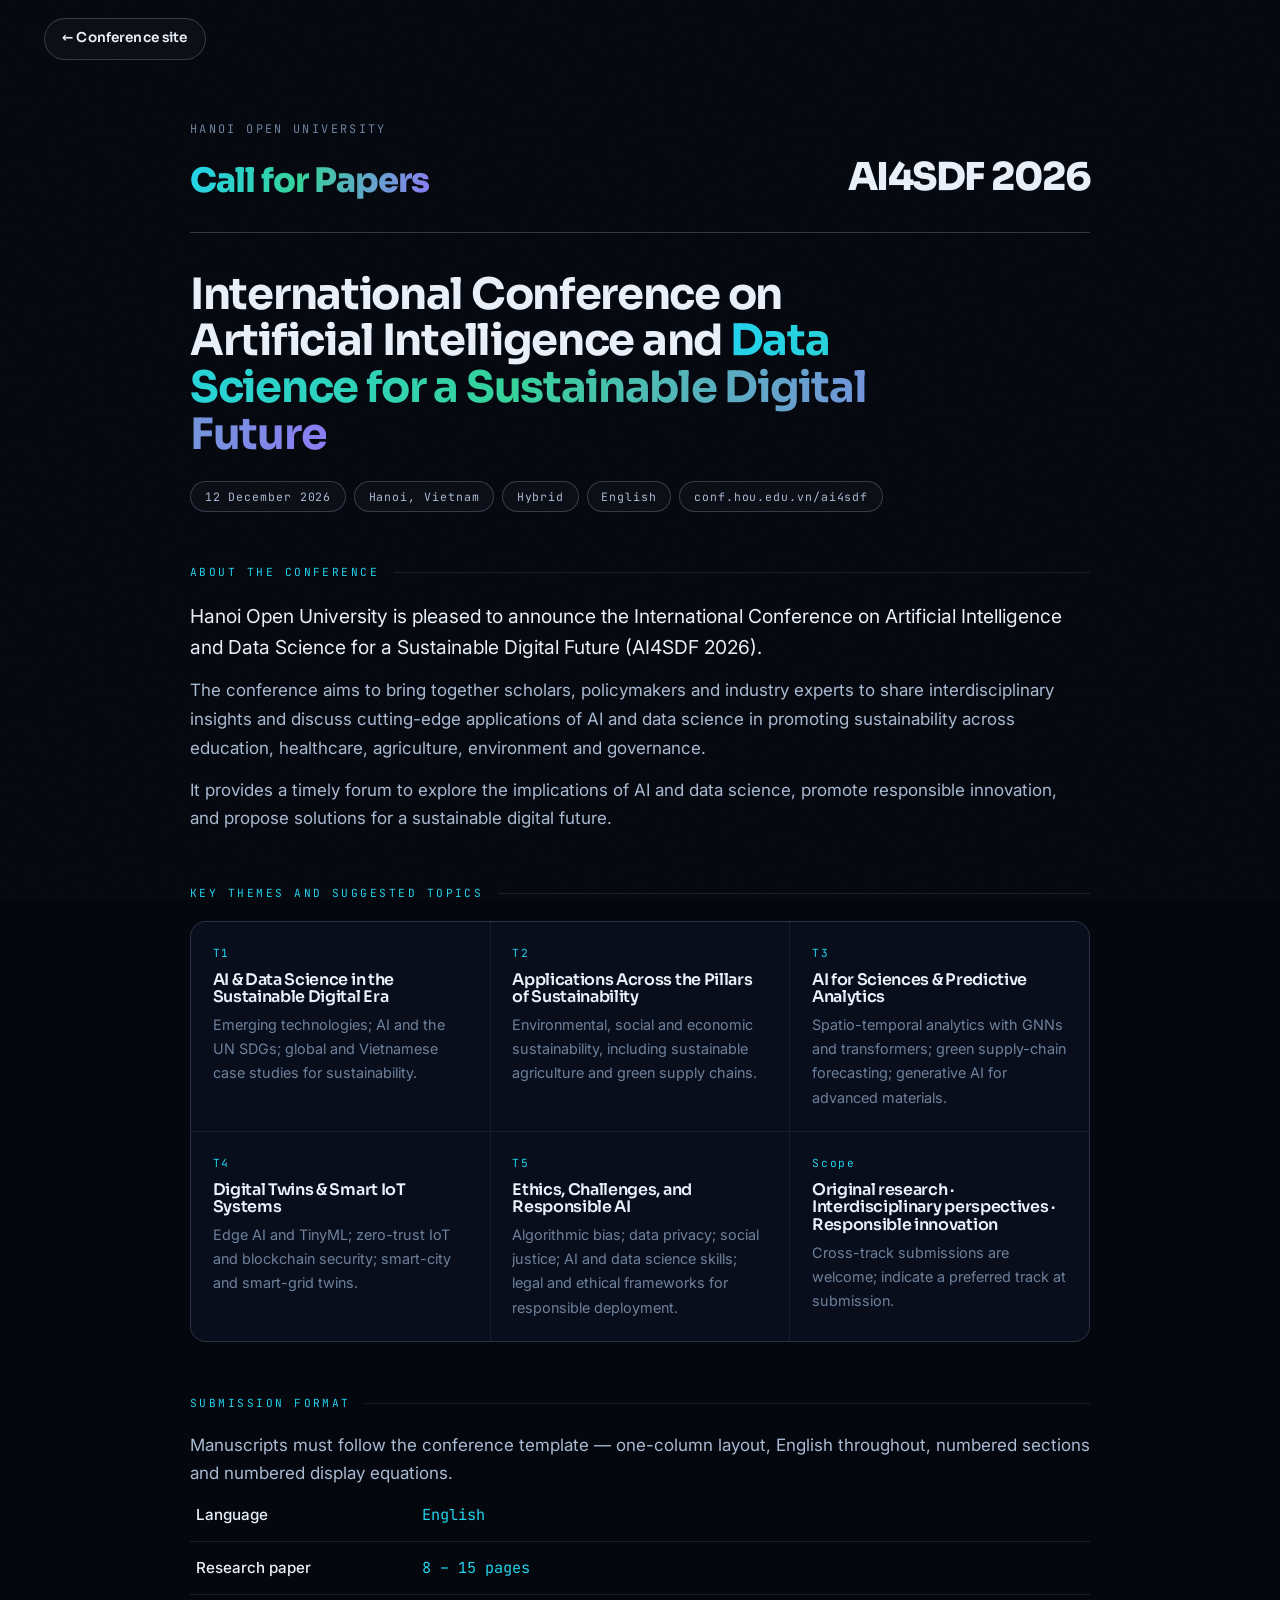
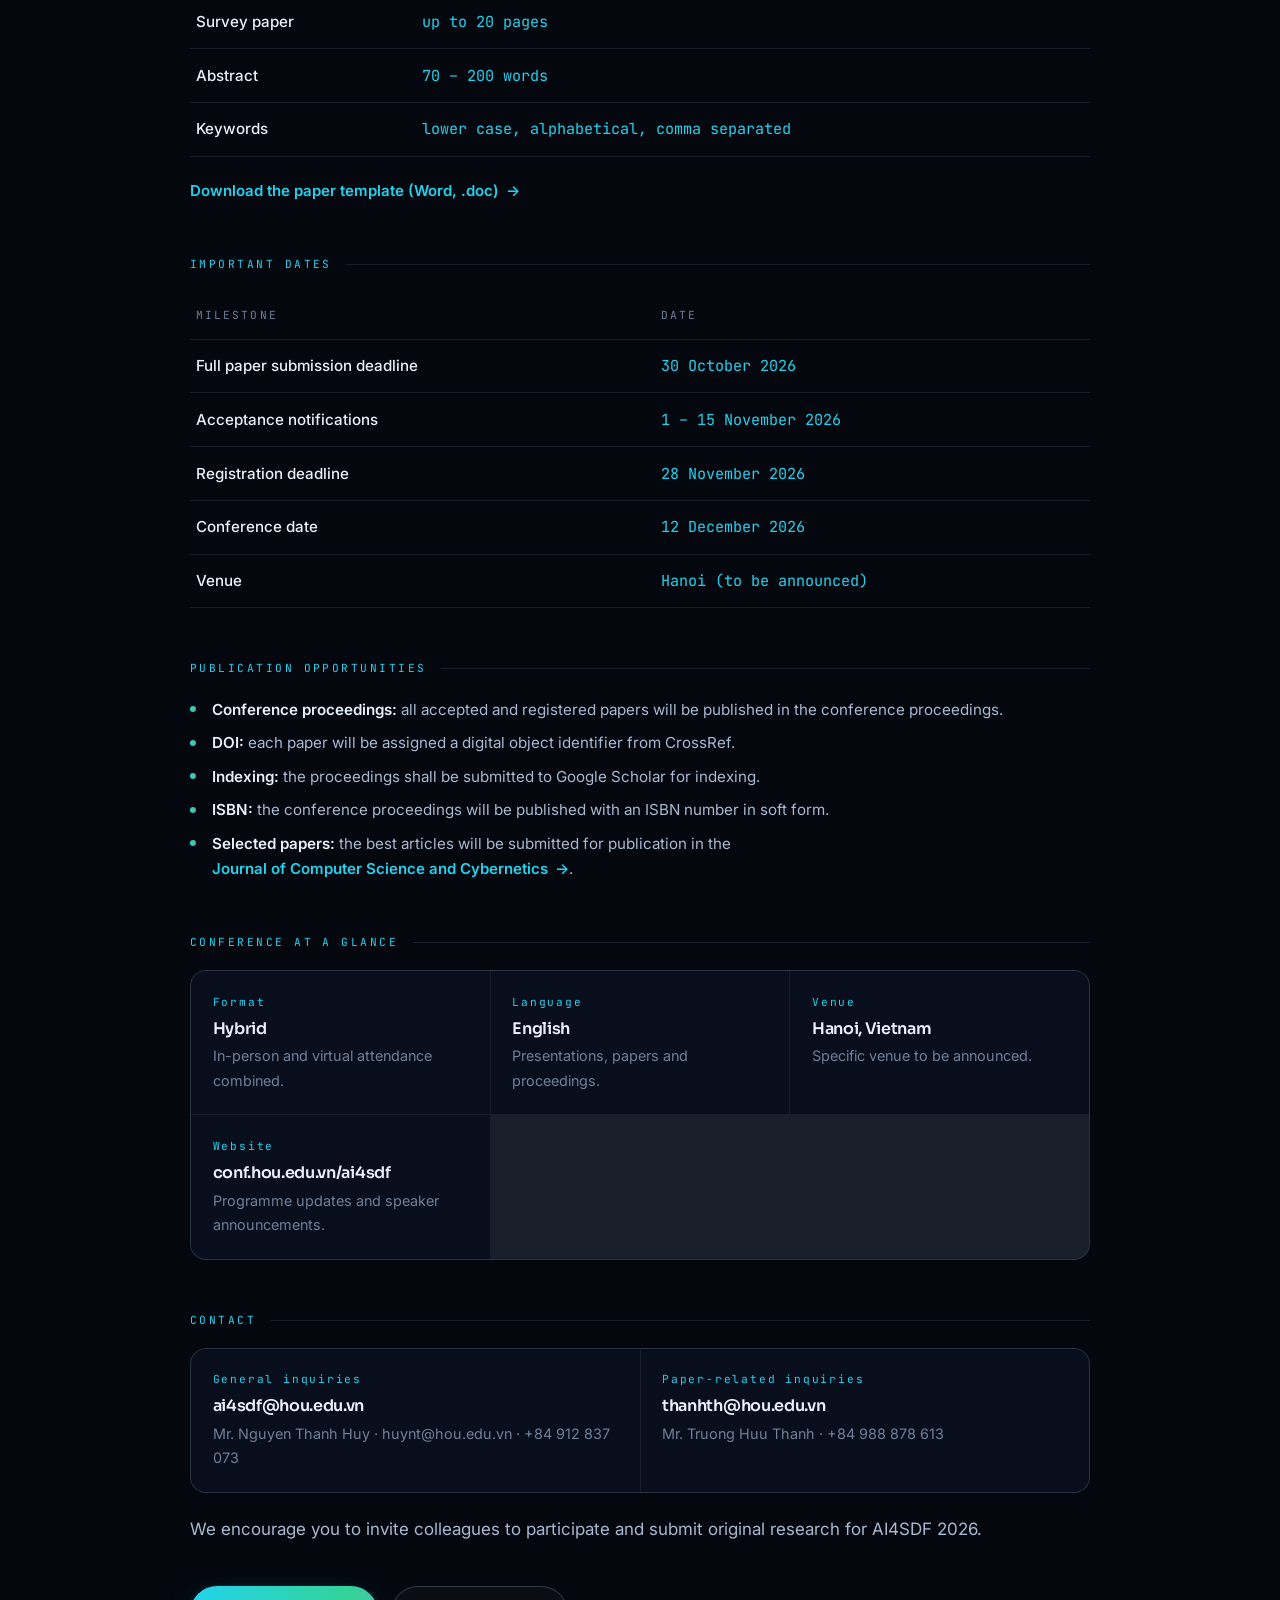
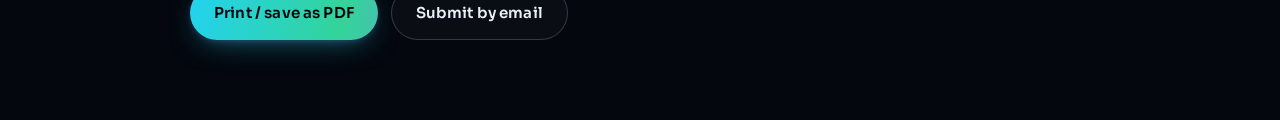
==== cfp.html @ 4367ac09 "Add AI4SDF 2026 conference landing page Static site for the International Conference on Artificial I" ====
<!DOCTYPE html>
<html lang="en">
<head>
<meta charset="utf-8">
<meta name="viewport" content="width=device-width, initial-scale=1">
<title>Call for Papers — AI4SDF 2026</title>
<meta name="description" content="Call for Papers — International Conference on Artificial Intelligence and Data Science for a Sustainable Digital Future (AI4SDF 2026), Hanoi Open University, 12 December 2026.">
<meta name="theme-color" content="#04070E">
<link rel="icon" href="assets/img/favicon.svg" type="image/svg+xml">
<link rel="preconnect" href="https://fonts.googleapis.com">
<link rel="preconnect" href="https://fonts.gstatic.com" crossorigin>
<link href="https://fonts.googleapis.com/css2?family=Sora:wght@400;600;700;800&family=Inter:wght@400;500;600&family=JetBrains+Mono:wght@400;600&display=swap" rel="stylesheet">
<link rel="stylesheet" href="assets/css/style.css">
<style>
  /* ---- Call for Papers sheet: a printable one-pager on the same design system ---- */
  .sheet{max-width:900px;margin-inline:auto;padding:calc(var(--nav-h) + 3rem) 0 5rem}
  .sheet__top{display:flex;flex-wrap:wrap;gap:1rem;justify-content:space-between;align-items:flex-end;
    border-bottom:1px solid var(--line-2);padding-bottom:1.4rem;margin-bottom:2.4rem}
  .sheet__host{font-family:var(--f-mono);font-size:.74rem;letter-spacing:.2em;text-transform:uppercase;color:var(--tx-3)}
  .sheet__cfp{font-family:var(--f-display);font-size:clamp(1.5rem,3.4vw,2.1rem);font-weight:800;letter-spacing:-.03em;
    background:var(--grad-aurora);-webkit-background-clip:text;background-clip:text;color:transparent;margin-top:.4rem}
  .sheet__acr{font-family:var(--f-display);font-size:clamp(1.6rem,4vw,2.4rem);font-weight:800;letter-spacing:-.04em;color:var(--tx)}
  .sheet h1{font-size:clamp(1.7rem,4vw,2.7rem);font-weight:700;letter-spacing:-.03em;line-height:1.08;max-width:22ch}
  .sheet h1 em{font-style:normal;background:var(--grad-aurora);-webkit-background-clip:text;background-clip:text;color:transparent}
  .sheet__meta{display:flex;flex-wrap:wrap;gap:.5rem;margin-top:1.4rem}
  .sheet__meta li{padding:.32rem .85rem;border:1px solid var(--line-2);border-radius:999px;
    font-family:var(--f-mono);font-size:.72rem;letter-spacing:.08em;color:var(--tx-2);background:var(--glass)}
  .sheet h2{font-size:clamp(1.15rem,2.4vw,1.5rem);font-weight:600;letter-spacing:-.02em;margin-bottom:.9rem}
  .sheet section{margin-top:clamp(2.2rem,4.5vw,3.2rem)}
  .sheet p+p{margin-top:.85rem}
  .rule{display:flex;align-items:center;gap:.9rem;margin-bottom:1.15rem}
  .rule::after{content:"";flex:1;height:1px;background:var(--line)}
  .rule span{font-family:var(--f-mono);font-size:.7rem;letter-spacing:.22em;text-transform:uppercase;color:var(--cyan)}
  .cards{display:grid;grid-template-columns:repeat(auto-fit,minmax(250px,1fr));gap:1px;background:var(--line);
    border:1px solid var(--line);border-radius:var(--r-md);overflow:hidden}
  .card{background:var(--ink-800);padding:1.35rem}
  .card h3{font-size:1rem;font-weight:600;margin-bottom:.45rem}
  .card p{font-size:.9rem;color:var(--tx-3)}
  .card__k{font-family:var(--f-mono);font-size:.7rem;letter-spacing:.16em;color:var(--cyan);display:block;margin-bottom:.5rem}
  .dates{width:100%;border-collapse:collapse}
  .dates th,.dates td{text-align:left;padding:.85rem .4rem;border-bottom:1px solid var(--line);font-size:.95rem}
  .dates th{font-family:var(--f-mono);font-size:.7rem;letter-spacing:.18em;text-transform:uppercase;color:var(--tx-3);font-weight:400}
  .dates td:first-child{color:var(--tx);font-weight:500}
  .dates td:last-child{font-family:var(--f-mono);color:var(--cyan);white-space:nowrap}
  .bullets li{position:relative;padding-left:1.35rem;margin-top:.5rem;font-size:.95rem}
  .bullets li::before{content:"";position:absolute;left:0;top:.62em;width:6px;height:6px;border-radius:50%;background:var(--grad-aurora)}
  .sheet__back{position:fixed;top:1.1rem;left:var(--pad);z-index:100}
  .sheet__print{margin-top:2.6rem;display:flex;flex-wrap:wrap;gap:.8rem}
  @media print{
    .sheet__back,.sheet__print{display:none!important}
    .sheet{padding:0;max-width:none}
    .sheet__cfp,.sheet h1 em,.sheet__acr{color:#000!important;-webkit-text-fill-color:#000}
    .cards,.card,.dates th,.dates td{background:#fff!important;border-color:#bbb!important}
    .card p,.bullets li,.sheet p{color:#222!important}
    .card__k,.dates td:last-child,.rule span{color:#000!important}
  }
</style>
</head>
<body>
<a class="btn btn--sm btn--ghost sheet__back" href="index.html">← Conference site</a>

<div class="container">
  <article class="sheet">

    <header class="sheet__top">
      <div>
        <p class="sheet__host">Hanoi Open University</p>
        <p class="sheet__cfp">Call for Papers</p>
      </div>
      <p class="sheet__acr">AI4SDF 2026</p>
    </header>

    <h1>International Conference on Artificial Intelligence and <em>Data Science for a Sustainable Digital Future</em></h1>

    <ul class="sheet__meta">
      <li>12 December 2026</li>
      <li>Hanoi, Vietnam</li>
      <li>Hybrid</li>
      <li>English</li>
      <li>conf.hou.edu.vn/ai4sdf</li>
    </ul>

    <section>
      <p class="rule"><span>About the conference</span></p>
      <p class="lead">
        Hanoi Open University is pleased to announce the International Conference on Artificial Intelligence
        and Data Science for a Sustainable Digital Future (AI4SDF 2026).
      </p>
      <p>
        The conference aims to bring together scholars, policymakers and industry experts to share
        interdisciplinary insights and discuss cutting-edge applications of AI and data science in promoting
        sustainability across education, healthcare, agriculture, environment and governance.
      </p>
      <p>
        It provides a timely forum to explore the implications of AI and data science, promote responsible
        innovation, and propose solutions for a sustainable digital future.
      </p>
    </section>

    <section>
      <p class="rule"><span>Key themes and suggested topics</span></p>
      <div class="cards">
        <div class="card">
          <span class="card__k">T1</span>
          <h3>AI &amp; Data Science in the Sustainable Digital Era</h3>
          <p>Emerging technologies; AI and the UN SDGs; global and Vietnamese case studies for sustainability.</p>
        </div>
        <div class="card">
          <span class="card__k">T2</span>
          <h3>Applications Across the Pillars of Sustainability</h3>
          <p>Environmental, social and economic sustainability, including sustainable agriculture and green supply chains.</p>
        </div>
        <div class="card">
          <span class="card__k">T3</span>
          <h3>AI for Sciences &amp; Predictive Analytics</h3>
          <p>Spatio-temporal analytics with GNNs and transformers; green supply-chain forecasting; generative AI for advanced materials.</p>
        </div>
        <div class="card">
          <span class="card__k">T4</span>
          <h3>Digital Twins &amp; Smart IoT Systems</h3>
          <p>Edge AI and TinyML; zero-trust IoT and blockchain security; smart-city and smart-grid twins.</p>
        </div>
        <div class="card">
          <span class="card__k">T5</span>
          <h3>Ethics, Challenges, and Responsible AI</h3>
          <p>Algorithmic bias; data privacy; social justice; AI and data science skills; legal and ethical frameworks for responsible deployment.</p>
        </div>
        <div class="card">
          <span class="card__k">Scope</span>
          <h3>Original research · Interdisciplinary perspectives · Responsible innovation</h3>
          <p>Cross-track submissions are welcome; indicate a preferred track at submission.</p>
        </div>
      </div>
    </section>

    <section>
      <p class="rule"><span>Submission format</span></p>
      <p>
        Manuscripts must follow the conference template — one-column layout, English throughout,
        numbered sections and numbered display equations.
      </p>
      <table class="dates">
        <tbody>
          <tr><td>Language</td><td>English</td></tr>
          <tr><td>Research paper</td><td>8 – 15 pages</td></tr>
          <tr><td>Survey paper</td><td>up to 20 pages</td></tr>
          <tr><td>Abstract</td><td>70 – 200 words</td></tr>
          <tr><td>Keywords</td><td>lower case, alphabetical, comma separated</td></tr>
        </tbody>
      </table>
      <p style="margin-top:1.2rem">
        <a class="link-arrow" href="assets/docs/AI4SDF_2026_Paper_Template.doc" download>Download the paper template (Word, .doc)</a>
      </p>
    </section>

    <section>
      <p class="rule"><span>Important dates</span></p>
      <table class="dates">
        <thead><tr><th scope="col">Milestone</th><th scope="col">Date</th></tr></thead>
        <tbody>
          <tr><td>Full paper submission deadline</td><td>30 October 2026</td></tr>
          <tr><td>Acceptance notifications</td><td>1 – 15 November 2026</td></tr>
          <tr><td>Registration deadline</td><td>28 November 2026</td></tr>
          <tr><td>Conference date</td><td>12 December 2026</td></tr>
          <tr><td>Venue</td><td>Hanoi (to be announced)</td></tr>
        </tbody>
      </table>
    </section>

    <section>
      <p class="rule"><span>Publication opportunities</span></p>
      <ul class="bullets">
        <li><strong>Conference proceedings:</strong> all accepted and registered papers will be published in the conference proceedings.</li>
        <li><strong>DOI:</strong> each paper will be assigned a digital object identifier from CrossRef.</li>
        <li><strong>Indexing:</strong> the proceedings shall be submitted to Google Scholar for indexing.</li>
        <li><strong>ISBN:</strong> the conference proceedings will be published with an ISBN number in soft form.</li>
        <li><strong>Selected papers:</strong> the best articles will be submitted for publication in the
          <a class="link-arrow" href="https://vjs.ac.vn/jcc" target="_blank" rel="noopener">Journal of Computer Science and Cybernetics</a>.</li>
      </ul>
    </section>

    <section>
      <p class="rule"><span>Conference at a glance</span></p>
      <div class="cards">
        <div class="card"><span class="card__k">Format</span><h3>Hybrid</h3><p>In-person and virtual attendance combined.</p></div>
        <div class="card"><span class="card__k">Language</span><h3>English</h3><p>Presentations, papers and proceedings.</p></div>
        <div class="card"><span class="card__k">Venue</span><h3>Hanoi, Vietnam</h3><p>Specific venue to be announced.</p></div>
        <div class="card"><span class="card__k">Website</span><h3>conf.hou.edu.vn/ai4sdf</h3><p>Programme updates and speaker announcements.</p></div>
      </div>
    </section>

    <section>
      <p class="rule"><span>Contact</span></p>
      <div class="cards">
        <div class="card">
          <span class="card__k">General inquiries</span>
          <h3>ai4sdf@hou.edu.vn</h3>
          <p>Mr. Nguyen Thanh Huy · huynt@hou.edu.vn · +84 912 837 073</p>
        </div>
        <div class="card">
          <span class="card__k">Paper-related inquiries</span>
          <h3>thanhth@hou.edu.vn</h3>
          <p>Mr. Truong Huu Thanh · +84 988 878 613</p>
        </div>
      </div>
      <p style="margin-top:1.4rem">
        We encourage you to invite colleagues to participate and submit original research for AI4SDF 2026.
      </p>
    </section>

    <div class="sheet__print">
      <button class="btn btn--primary" onclick="window.print()">Print / save as PDF</button>
      <a class="btn btn--ghost" href="mailto:ai4sdf@hou.edu.vn?subject=AI4SDF%202026%20—%20Paper%20submission">Submit by email</a>
    </div>

  </article>
</div>
</body>
</html>
---- assets/css/style.css ----
/* =====================================================================
   AI4SDF 2026 — "Data Aurora"
   International Conference on Artificial Intelligence and Data Science
   for a Sustainable Digital Future · Hanoi Open University
   ===================================================================== */

/* ---------- 1. Tokens ---------- */
:root{
  /* surfaces */
  --ink-900:#04070E;
  --ink-850:#060B15;
  --ink-800:#080E1B;
  --ink-750:#0B1322;
  --ink-700:#0E1727;
  --ink-600:#131E31;

  /* text */
  --tx:#E9F0FA;
  --tx-2:#A9BAD2;
  --tx-3:#6E819C;

  /* aurora */
  --cyan:#22D3EE;
  --emerald:#34D399;
  --violet:#8B7CF6;
  --amber:#FBBF24;

  --grad-aurora:linear-gradient(100deg,var(--cyan) 0%,var(--emerald) 46%,var(--violet) 100%);
  --grad-aurora-soft:linear-gradient(100deg,rgba(34,211,238,.16),rgba(52,211,153,.14) 46%,rgba(139,124,246,.16));

  /* lines & glass */
  --line:rgba(148,175,214,.14);
  --line-2:rgba(148,175,214,.28);
  --glass:rgba(255,255,255,.028);
  --glass-2:rgba(255,255,255,.055);

  /* type */
  --f-display:"Sora","Segoe UI",system-ui,-apple-system,sans-serif;
  --f-body:"Inter","Segoe UI",system-ui,-apple-system,sans-serif;
  --f-mono:"JetBrains Mono",ui-monospace,"Cascadia Mono","Consolas",monospace;

  /* metrics */
  --wrap:1200px;
  --pad:clamp(1.15rem,4.2vw,2.75rem);
  --nav-h:72px;
  --r-sm:10px;
  --r-md:16px;
  --r-lg:24px;

  --ease:cubic-bezier(.22,.61,.36,1);
}

/* ---------- 2. Reset ---------- */
*,*::before,*::after{box-sizing:border-box}
html{-webkit-text-size-adjust:100%}
body,h1,h2,h3,h4,p,ul,ol,figure,dl,dd{margin:0}
ul,ol{padding:0;list-style:none}
img,svg,canvas{display:block;max-width:100%}
button{font:inherit;color:inherit;background:none;border:0;cursor:pointer}
a{color:inherit;text-decoration:none}
hr{border:0;border-top:1px solid var(--line);margin:1.1rem 0}
:focus-visible{outline:2px solid var(--cyan);outline-offset:3px;border-radius:4px}

html{scroll-behavior:smooth;scroll-padding-top:calc(var(--nav-h) + 18px)}

body{
  font-family:var(--f-body);
  font-size:clamp(15.5px,.42vw + 14.6px,17px);
  line-height:1.68;
  color:var(--tx-2);
  background:var(--ink-900);
  overflow-x:hidden;
  -webkit-font-smoothing:antialiased;
  text-rendering:optimizeLegibility;
}

/* subtle film grain over the whole page */
body::after{
  content:"";position:fixed;inset:0;z-index:9999;pointer-events:none;opacity:.032;
  background-image:url("data:image/svg+xml,%3Csvg xmlns='http://www.w3.org/2000/svg' width='140' height='140'%3E%3Cfilter id='n'%3E%3CfeTurbulence type='fractalNoise' baseFrequency='.85' numOctaves='3'/%3E%3C/filter%3E%3Crect width='140' height='140' filter='url(%23n)'/%3E%3C/svg%3E");
}

.container{width:min(100% - var(--pad)*2,var(--wrap));margin-inline:auto}

.skip-link{
  position:fixed;top:.5rem;left:.5rem;z-index:10000;transform:translateY(-160%);
  background:var(--cyan);color:#04070E;padding:.6rem 1rem;border-radius:8px;font-weight:600;
  transition:transform .2s var(--ease);
}
.skip-link:focus{transform:none}

/* ---------- 3. Typography helpers ---------- */
h1,h2,h3{font-family:var(--f-display);color:var(--tx);line-height:1.1;font-weight:600;letter-spacing:-.02em}
strong{color:var(--tx);font-weight:600}

.sec-head{max-width:62ch;margin-bottom:clamp(2.2rem,4.6vw,3.6rem)}
.sec-head__eyebrow{
  display:flex;align-items:center;gap:.7rem;
  font-family:var(--f-mono);font-size:.74rem;letter-spacing:.22em;text-transform:uppercase;
  color:var(--tx-3);margin-bottom:1.05rem;
}
.sec-head__eyebrow .num{
  display:inline-grid;place-items:center;min-width:2rem;height:1.55rem;padding-inline:.45rem;
  border:1px solid var(--line-2);border-radius:999px;
  background:var(--grad-aurora-soft);color:var(--tx);font-size:.7rem;letter-spacing:.08em;
}
.sec-head__title{font-size:clamp(1.85rem,4.1vw,3.15rem);font-weight:600}
.sec-head__sub{margin-top:1.05rem;font-size:1.02rem;color:var(--tx-2);max-width:58ch}

.lead{font-size:clamp(1.06rem,1.5vw,1.22rem);color:var(--tx);line-height:1.62}

/* ---------- 4. Buttons ---------- */
.btn{
  --btn-pad:.85rem 1.5rem;
  display:inline-flex;align-items:center;justify-content:center;gap:.55rem;
  padding:var(--btn-pad);border-radius:999px;
  font-family:var(--f-display);font-weight:600;font-size:.94rem;letter-spacing:.01em;
  transition:transform .28s var(--ease),box-shadow .28s var(--ease),background .28s var(--ease),border-color .28s var(--ease),color .28s var(--ease);
  white-space:nowrap;
}
.btn--sm{--btn-pad:.55rem 1.05rem;font-size:.85rem}
.btn--lg{--btn-pad:1.02rem 2rem;font-size:1rem}

.btn--primary{
  color:#04070E;background:var(--grad-aurora);background-size:180% 100%;
  box-shadow:0 8px 30px -10px rgba(34,211,238,.55),0 2px 10px -4px rgba(139,124,246,.5);
}
.btn--primary:hover{transform:translateY(-2px);background-position:100% 0;box-shadow:0 14px 40px -12px rgba(52,211,153,.6)}
.btn--primary:active{transform:translateY(0)}

.btn--ghost{color:var(--tx);border:1px solid var(--line-2);background:var(--glass)}
.btn--ghost:hover{transform:translateY(-2px);border-color:rgba(34,211,238,.55);background:var(--glass-2);color:#fff}

.link-arrow{
  display:inline-flex;align-items:center;gap:.45rem;color:var(--cyan);
  font-weight:600;font-size:.94rem;transition:gap .25s var(--ease),color .25s var(--ease);
}
.link-arrow::after{content:"→";transition:transform .25s var(--ease)}
.link-arrow:hover{gap:.7rem;color:var(--emerald)}
.link-arrow:hover::after{transform:translateX(2px)}

/* ---------- 5. Navigation ---------- */
.nav{
  position:fixed;top:0;left:0;right:0;z-index:1000;height:var(--nav-h);
  transition:background .35s var(--ease),border-color .35s var(--ease),backdrop-filter .35s var(--ease);
  border-bottom:1px solid transparent;
}
.nav.is-stuck{
  background:rgba(5,9,18,.82);border-bottom-color:var(--line);
  backdrop-filter:blur(16px) saturate(140%);-webkit-backdrop-filter:blur(16px) saturate(140%);
}
.nav__inner{
  width:min(100% - var(--pad)*2,1360px);margin-inline:auto;height:var(--nav-h);
  display:flex;align-items:center;gap:1.5rem;
}

.brand{display:flex;align-items:center;gap:.65rem;flex:0 0 auto}
/* The university mark has a transparent knockout, so it must sit on a light
   disc — dropped straight onto the dark nav it would invert into a negative. */
.brand__chip{
  flex:0 0 auto;width:36px;height:36px;border-radius:50%;
  display:grid;place-items:center;background:#fff;
  box-shadow:0 0 0 1px rgba(148,175,214,.28),0 5px 16px -8px rgba(0,0,0,.9);
  transition:box-shadow .3s var(--ease),transform .3s var(--ease);
}
.brand:hover .brand__chip{transform:translateY(-1px);box-shadow:0 0 0 1px rgba(34,211,238,.5),0 8px 20px -8px rgba(34,211,238,.45)}
.brand__chip img{width:25px;height:auto;display:block}
.brand__text{font-family:var(--f-display);line-height:1;display:flex;align-items:baseline;gap:.4rem}
.brand__text strong{font-weight:800;letter-spacing:-.02em;font-size:1.06rem;color:var(--tx)}
.brand__text em{
  font-style:normal;font-family:var(--f-mono);font-size:.74rem;color:var(--tx-3);
  padding:.15rem .38rem;border:1px solid var(--line);border-radius:5px;
}

.nav__links{margin-left:auto;display:flex;align-items:center;gap:.15rem}
.nav__links a{
  position:relative;padding:.5rem .72rem;border-radius:8px;
  font-size:.87rem;font-weight:500;color:var(--tx-2);
  transition:color .22s var(--ease),background .22s var(--ease);
}
.nav__links a:hover{color:var(--tx);background:var(--glass)}
.nav__links a.is-active{color:var(--tx)}
.nav__links a.is-active::after{
  content:"";position:absolute;left:.72rem;right:.72rem;bottom:.24rem;height:2px;border-radius:2px;
  background:var(--grad-aurora);
}
.nav__cta{flex:0 0 auto}
.nav__burger{display:none;width:42px;height:42px;border-radius:10px;border:1px solid var(--line);flex-direction:column;align-items:center;justify-content:center;gap:5px;margin-left:auto}
.nav__burger span{display:block;width:17px;height:1.6px;background:var(--tx);border-radius:2px;transition:transform .3s var(--ease),opacity .2s var(--ease)}
.nav__burger[aria-expanded="true"] span:nth-child(1){transform:translateY(6.6px) rotate(45deg)}
.nav__burger[aria-expanded="true"] span:nth-child(2){opacity:0}
.nav__burger[aria-expanded="true"] span:nth-child(3){transform:translateY(-6.6px) rotate(-45deg)}

.nav__progress{position:absolute;left:0;bottom:-1px;height:2px;width:0;background:var(--grad-aurora);transition:width .1s linear}

/* ---------- 6. Aurora & hero ---------- */
.aurora{position:absolute;inset:0;overflow:hidden;pointer-events:none;z-index:0}
.aurora__blob{
  position:absolute;border-radius:50%;filter:blur(90px);opacity:.42;
  will-change:transform;
}
.aurora__blob--a{width:46vw;height:46vw;min-width:340px;min-height:340px;left:-8vw;top:-6vw;background:radial-gradient(circle at 35% 35%,rgba(34,211,238,.85),transparent 68%);animation:drift-a 22s var(--ease) infinite alternate}
.aurora__blob--b{width:40vw;height:40vw;min-width:300px;min-height:300px;right:-6vw;top:8vh;background:radial-gradient(circle at 60% 40%,rgba(52,211,153,.75),transparent 68%);animation:drift-b 26s var(--ease) infinite alternate}
.aurora__blob--c{width:44vw;height:44vw;min-width:320px;min-height:320px;left:28vw;bottom:-18vw;background:radial-gradient(circle at 50% 50%,rgba(139,124,246,.72),transparent 68%);animation:drift-c 30s var(--ease) infinite alternate}

@keyframes drift-a{to{transform:translate3d(9vw,7vh,0) scale(1.16)}}
@keyframes drift-b{to{transform:translate3d(-11vw,10vh,0) scale(1.1)}}
@keyframes drift-c{to{transform:translate3d(6vw,-9vh,0) scale(1.2)}}

.hero{
  position:relative;min-height:100svh;display:flex;align-items:center;
  padding:calc(var(--nav-h) + clamp(3rem,7vh,5.5rem)) 0 clamp(4rem,9vh,6.5rem);
  isolation:isolate;overflow:hidden;
  background:
    radial-gradient(1100px 620px at 78% 6%,rgba(139,124,246,.13),transparent 62%),
    radial-gradient(900px 560px at 8% 78%,rgba(34,211,238,.12),transparent 62%),
    var(--ink-900);
}
.hero::after{
  content:"";position:absolute;inset:auto 0 0;height:34vh;z-index:2;pointer-events:none;
  background:linear-gradient(to bottom,transparent,var(--ink-900) 88%);
}
.neural{position:absolute;inset:0;z-index:1;width:100%;height:100%;opacity:.5}
.hero__grid{
  position:absolute;inset:0;z-index:1;opacity:.5;
  background-image:
    linear-gradient(to right,rgba(148,175,214,.055) 1px,transparent 1px),
    linear-gradient(to bottom,rgba(148,175,214,.055) 1px,transparent 1px);
  background-size:clamp(52px,7vw,86px) clamp(52px,7vw,86px);
  mask-image:radial-gradient(ellipse 82% 72% at 50% 42%,#000 25%,transparent 78%);
  -webkit-mask-image:radial-gradient(ellipse 82% 72% at 50% 42%,#000 25%,transparent 78%);
}
.hero__inner{position:relative;z-index:3}
.hero__copy{position:relative;z-index:2}

/* Focal object: a rotating wireframe globe that fills the empty right half of
   the hero and states "international" without a caption. Purely decorative —
   it is hidden once the type needs the full width. */
.hero__object{
  position:absolute;z-index:1;pointer-events:none;
  right:-1.5%;top:41%;translate:0 -50%;
  width:clamp(300px,31vw,500px);aspect-ratio:1;
}
.hero__object canvas{width:100%;height:100%}
@media (max-width:1000px){.hero__object{display:none}}

.hero__kicker{
  display:inline-flex;align-items:center;gap:.6rem;
  padding:.42rem .95rem .42rem .7rem;border:1px solid var(--line-2);border-radius:999px;
  background:rgba(255,255,255,.035);backdrop-filter:blur(8px);-webkit-backdrop-filter:blur(8px);
  font-family:var(--f-mono);font-size:.74rem;letter-spacing:.1em;text-transform:uppercase;color:var(--tx-2);
  margin-bottom:clamp(1.4rem,3vw,2.1rem);
}
.hero__kicker .dot{width:7px;height:7px;border-radius:50%;background:var(--emerald);box-shadow:0 0 0 0 rgba(52,211,153,.65);animation:pulse 2.4s infinite}
@keyframes pulse{70%{box-shadow:0 0 0 9px rgba(52,211,153,0)}100%{box-shadow:0 0 0 0 rgba(52,211,153,0)}}

.hero__title{
  font-size:clamp(2.3rem,6.6vw,5.1rem);font-weight:700;letter-spacing:-.035em;line-height:1.03;
  max-width:19ch;
}
/* names the genre before the topic — "International Conference on ..." */
.hero__title-over{
  display:flex;align-items:center;gap:clamp(.7rem,1.6vw,1.1rem);
  font-family:var(--f-display);font-size:clamp(.84rem,1.55vw,1.16rem);font-weight:600;
  letter-spacing:.17em;text-transform:uppercase;line-height:1.25;color:var(--tx-2);
  margin-bottom:clamp(.75rem,1.7vw,1.25rem);
}
.hero__title-over::after{
  content:"";flex:0 0 auto;width:clamp(26px,7vw,110px);height:1px;background:var(--grad-aurora);
}
.hero__title-line{display:block}
.hero__title-line--grad{
  background:var(--grad-aurora);-webkit-background-clip:text;background-clip:text;color:transparent;
  background-size:220% 100%;animation:shift 9s var(--ease) infinite alternate;
}
@keyframes shift{to{background-position:100% 0}}

.hero__lede{margin-top:clamp(1.2rem,2.6vw,1.8rem);max-width:56ch;font-size:clamp(1rem,1.35vw,1.16rem);color:var(--tx-2)}

.hero__facts{
  display:flex;flex-wrap:wrap;gap:0;margin-top:clamp(1.8rem,3.6vw,2.6rem);
  border-top:1px solid var(--line);border-bottom:1px solid var(--line);
}
.hero__facts li{
  flex:1 1 150px;padding:.95rem 1.2rem .95rem 0;border-right:1px solid var(--line);
}
.hero__facts li:last-child{border-right:0}
.hero__facts li+li{padding-left:1.2rem}
.hero__facts-k{display:block;font-family:var(--f-mono);font-size:.66rem;letter-spacing:.2em;text-transform:uppercase;color:var(--tx-3);margin-bottom:.28rem}
.hero__facts-v{display:block;font-family:var(--f-display);font-size:clamp(.95rem,1.4vw,1.08rem);font-weight:600;color:var(--tx)}

.hero__actions{display:flex;flex-wrap:wrap;gap:.85rem;margin-top:clamp(1.7rem,3.4vw,2.4rem)}

.countdown{
  display:flex;align-items:flex-end;gap:.55rem;flex-wrap:wrap;
  margin-top:clamp(2rem,4vw,3rem);
}
.countdown__unit{display:flex;flex-direction:column;align-items:center;min-width:64px}
.countdown__unit b{
  font-family:var(--f-display);font-size:clamp(1.75rem,3.6vw,2.6rem);font-weight:700;
  letter-spacing:-.03em;color:var(--tx);font-variant-numeric:tabular-nums;line-height:1;
}
.countdown__unit i{
  font-style:normal;font-family:var(--f-mono);font-size:.63rem;letter-spacing:.2em;
  text-transform:uppercase;color:var(--tx-3);margin-top:.45rem;
}
.countdown__sep{
  font-family:var(--f-display);font-size:clamp(1.3rem,2.4vw,1.9rem);color:var(--tx-3);
  line-height:1;padding-bottom:1.35rem;
}
.countdown__note{flex-basis:100%;margin-top:.85rem;font-family:var(--f-mono);font-size:.72rem;letter-spacing:.1em;color:var(--tx-3)}
.countdown.is-past .countdown__note{color:var(--emerald)}

.hero__scroll{
  position:absolute;left:50%;bottom:1.6rem;translate:-50% 0;z-index:4;
  width:24px;height:38px;border:1px solid var(--line-2);border-radius:999px;
  display:grid;place-items:start center;padding-top:7px;
}
.hero__scroll span{width:3px;height:7px;border-radius:2px;background:var(--cyan);animation:scroll-hint 1.9s var(--ease) infinite}
@keyframes scroll-hint{0%{opacity:0;transform:translateY(0)}30%{opacity:1}100%{opacity:0;transform:translateY(15px)}}

/* ---------- 7. Marquee ---------- */
.marquee{
  overflow:hidden;border-block:1px solid var(--line);
  background:linear-gradient(90deg,var(--ink-850),var(--ink-800));
  padding:.95rem 0;
  mask-image:linear-gradient(90deg,transparent,#000 8%,#000 92%,transparent);
  -webkit-mask-image:linear-gradient(90deg,transparent,#000 8%,#000 92%,transparent);
}
.marquee__track{display:flex;align-items:center;gap:1.6rem;width:max-content;animation:marquee 42s linear infinite}
.marquee__track span{
  font-family:var(--f-display);font-size:clamp(.86rem,1.4vw,1.02rem);font-weight:600;
  letter-spacing:.04em;color:var(--tx-2);white-space:nowrap;
}
.marquee__track i{font-style:normal;color:var(--cyan);font-size:1.05rem}
@keyframes marquee{to{transform:translateX(-50%)}}

/* ---------- 8. Sections ---------- */
.section{position:relative;padding:clamp(4.2rem,10vw,7.5rem) 0}
.section--alt{background:linear-gradient(180deg,var(--ink-850),var(--ink-800) 45%,var(--ink-850));border-block:1px solid var(--line)}

/* ---------- 9. About ---------- */
.about{display:grid;grid-template-columns:minmax(0,1.45fr) minmax(0,1fr);gap:clamp(2rem,5vw,4.2rem);align-items:start}
.about__copy p+p{margin-top:1.05rem}
.about__stats{display:grid;grid-template-columns:1fr 1fr;gap:1px;background:var(--line);border:1px solid var(--line);border-radius:var(--r-md);overflow:hidden}
.stat{background:var(--ink-800);padding:clamp(1.2rem,2.4vw,1.7rem)}
.stat__num{
  display:block;font-family:var(--f-display);font-size:clamp(1.65rem,3.4vw,2.35rem);font-weight:700;
  letter-spacing:-.03em;line-height:1;
  background:var(--grad-aurora);-webkit-background-clip:text;background-clip:text;color:transparent;
}
.stat__label{display:block;margin-top:.6rem;font-size:.9rem;color:var(--tx);font-weight:500}
.stat__sub{display:block;margin-top:.2rem;font-size:.8rem;color:var(--tx-3)}

/* ---------- 10. Tracks ---------- */
.tracks{border-top:1px solid var(--line)}
.track{border-bottom:1px solid var(--line);transition:background .3s var(--ease)}
.track:hover{background:rgba(255,255,255,.016)}
.track[open]{background:rgba(255,255,255,.026)}
.track__head{
  display:grid;grid-template-columns:auto 1fr auto;align-items:center;gap:clamp(.9rem,2.4vw,2rem);
  padding:clamp(1.15rem,2.6vw,1.75rem) clamp(.4rem,1.6vw,1.2rem);
  cursor:pointer;list-style:none;
}
.track__head::-webkit-details-marker{display:none}
.track__num{
  font-family:var(--f-mono);font-size:.78rem;letter-spacing:.12em;color:var(--tx-3);
  min-width:2.4rem;transition:color .3s var(--ease);
}
.track[open] .track__num{color:var(--cyan)}
.track__title{
  font-family:var(--f-display);font-size:clamp(1.06rem,2.3vw,1.6rem);font-weight:600;
  letter-spacing:-.02em;color:var(--tx);line-height:1.25;
  transition:color .3s var(--ease);
}
.track:hover .track__title{
  background:var(--grad-aurora);-webkit-background-clip:text;background-clip:text;color:transparent;
}
.track__chev{
  width:34px;height:34px;border:1px solid var(--line-2);border-radius:50%;flex:0 0 auto;
  position:relative;transition:border-color .3s var(--ease),transform .35s var(--ease),background .3s var(--ease);
}
.track__chev::before,.track__chev::after{
  content:"";position:absolute;top:50%;left:50%;translate:-50% -50%;background:var(--tx-2);border-radius:2px;
  transition:opacity .3s var(--ease),background .3s var(--ease);
}
.track__chev::before{width:13px;height:1.6px}
.track__chev::after{width:1.6px;height:13px}
.track[open] .track__chev{border-color:rgba(34,211,238,.6);background:rgba(34,211,238,.1);transform:rotate(180deg)}
.track[open] .track__chev::after{opacity:0}
.track[open] .track__chev::before{background:var(--cyan)}

.track__body{
  padding:0 clamp(.4rem,1.6vw,1.2rem) clamp(1.5rem,3vw,2.2rem) calc(2.4rem + clamp(.9rem,2.4vw,2rem) + clamp(.4rem,1.6vw,1.2rem));
  max-width:78ch;
  animation:track-in .42s var(--ease) both;
}
@keyframes track-in{from{opacity:0;transform:translateY(-8px)}}
.track__abstract{color:var(--tx);font-size:1.02rem;margin-bottom:1.15rem}
.track__topics{display:grid;gap:.55rem}
.track__topics li{position:relative;padding-left:1.35rem;font-size:.95rem}
.track__topics li::before{
  content:"";position:absolute;left:0;top:.62em;width:6px;height:6px;border-radius:50%;
  background:var(--grad-aurora);
}
.tracks__note{margin-top:1.8rem;font-size:.92rem;color:var(--tx-3);max-width:62ch}

/* ---------- 11. Timeline ---------- */
.timeline{position:relative;padding-left:clamp(1.6rem,4vw,2.6rem);display:grid;gap:clamp(1.6rem,3.4vw,2.4rem)}
.timeline::before{
  content:"";position:absolute;left:5px;top:.6rem;bottom:.6rem;width:1px;
  background:linear-gradient(180deg,rgba(34,211,238,.55),rgba(52,211,153,.4) 50%,rgba(139,124,246,.25));
}
.tl{position:relative;display:grid;grid-template-columns:minmax(0,15rem) minmax(0,1fr);gap:.35rem clamp(1.2rem,3vw,2.6rem);align-items:baseline}
.tl__node{
  position:absolute;left:calc(-1 * clamp(1.6rem,4vw,2.6rem) + 1px);top:.55rem;
  width:11px;height:11px;border-radius:50%;background:var(--ink-900);border:2px solid var(--tx-3);
  transition:border-color .3s var(--ease),box-shadow .3s var(--ease),background .3s var(--ease);
}
.tl__date{
  grid-column:1;font-family:var(--f-mono);font-size:.86rem;letter-spacing:.05em;color:var(--tx-2);
  white-space:nowrap;
}
.tl__title{grid-column:2;grid-row:1;font-family:var(--f-display);font-size:clamp(1.05rem,2vw,1.34rem);font-weight:600;color:var(--tx)}
.tl__desc{grid-column:2;grid-row:2;font-size:.94rem;color:var(--tx-3)}
.tl__badge{grid-column:2;grid-row:3;margin-top:.5rem}
.tl__badge:empty{display:none}
.tl__badge span{
  display:inline-block;padding:.22rem .68rem;border-radius:999px;
  font-family:var(--f-mono);font-size:.66rem;letter-spacing:.16em;text-transform:uppercase;
}
.tl__badge .b-next{background:rgba(34,211,238,.14);color:var(--cyan);border:1px solid rgba(34,211,238,.4)}
.tl__badge .b-past{background:rgba(148,175,214,.08);color:var(--tx-3);border:1px solid var(--line)}

.tl.is-next .tl__node{border-color:var(--cyan);background:var(--cyan);box-shadow:0 0 0 5px rgba(34,211,238,.16)}
.tl.is-next .tl__date{color:var(--cyan)}
.tl.is-past{opacity:.55}
.tl--final .tl__title{
  background:var(--grad-aurora);-webkit-background-clip:text;background-clip:text;color:transparent;
}

/* ---------- 12. Speakers ---------- */
.speakers{display:grid;grid-template-columns:repeat(auto-fit,minmax(290px,1fr));gap:clamp(1.1rem,2.4vw,1.7rem)}
.speaker{
  position:relative;display:flex;flex-direction:column;
  border:1px solid var(--line);border-radius:var(--r-lg);overflow:hidden;
  background:linear-gradient(180deg,var(--ink-750),var(--ink-800));
  transition:transform .4s var(--ease),border-color .4s var(--ease),box-shadow .4s var(--ease);
}
.speaker::before{
  content:"";position:absolute;inset:0;border-radius:inherit;padding:1px;
  background:var(--grad-aurora);opacity:0;transition:opacity .4s var(--ease);
  -webkit-mask:linear-gradient(#000 0 0) content-box,linear-gradient(#000 0 0);
  -webkit-mask-composite:xor;mask-composite:exclude;pointer-events:none;
}
.speaker:hover{transform:translateY(-5px);box-shadow:0 28px 60px -30px rgba(0,0,0,.85)}
.speaker:hover::before{opacity:.65}

.speaker__portrait{
  position:relative;aspect-ratio:4/3;overflow:hidden;
  background:
    radial-gradient(circle at 30% 25%,rgba(34,211,238,.28),transparent 60%),
    radial-gradient(circle at 75% 70%,rgba(139,124,246,.26),transparent 60%),
    var(--ink-700);
  display:grid;place-items:center;
}
.speaker__portrait img{width:100%;height:100%;object-fit:cover;object-position:center 22%}
/* The shipped portraits are already cropped to 4:3, so no further crop anchor is
   needed. A replacement of a different shape may want one — see the README. */
.speaker__portrait img.pf-head,
.speaker__portrait img.pf-figure{object-position:center center}
.speaker__mono{
  font-family:var(--f-display);font-size:clamp(2.6rem,7vw,3.6rem);font-weight:800;letter-spacing:-.05em;
  background:var(--grad-aurora);-webkit-background-clip:text;background-clip:text;color:transparent;
}
.speaker__mono--tba{opacity:.4}

.speaker__body{padding:clamp(1.25rem,2.6vw,1.75rem);display:flex;flex-direction:column;gap:.55rem;flex:1}
.speaker__flag{font-family:var(--f-mono);font-size:.68rem;letter-spacing:.2em;text-transform:uppercase;color:var(--cyan)}
.speaker__name{font-size:clamp(1.1rem,2vw,1.28rem);font-weight:600;letter-spacing:-.02em}
.speaker__role{font-size:.9rem;color:var(--tx-2);font-weight:500}
.speaker__bio{font-size:.9rem;color:var(--tx-3);line-height:1.62}
.speaker__tags{display:flex;flex-wrap:wrap;gap:.4rem;margin-top:auto;padding-top:.9rem}
.speaker__tags li{
  padding:.26rem .68rem;border:1px solid var(--line);border-radius:999px;
  font-size:.73rem;color:var(--tx-2);background:var(--glass);
}
.speaker--tba{opacity:.72;border-style:dashed}

/* ---------- 13. Programme ---------- */
.prog{border:1px solid var(--line);border-radius:var(--r-lg);overflow:hidden;background:var(--ink-850)}
.prog__block+.prog__block{border-top:1px solid var(--line)}
.prog__phase{
  padding:.85rem clamp(1rem,2.4vw,1.8rem);background:rgba(255,255,255,.022);
  border-bottom:1px solid var(--line);
}
.prog__phase span{
  font-family:var(--f-mono);font-size:.7rem;letter-spacing:.2em;text-transform:uppercase;color:var(--tx-3);
}
.prog__block--plenary .prog__phase{background:var(--grad-aurora-soft)}
.prog__block--plenary .prog__phase span{color:var(--tx)}

.prog__row{
  display:grid;grid-template-columns:minmax(0,10.5rem) minmax(0,1fr);
  gap:.4rem clamp(1rem,2.6vw,2.2rem);
  padding:clamp(.9rem,2vw,1.25rem) clamp(1rem,2.4vw,1.8rem);
  transition:background .28s var(--ease);
}
.prog__row+.prog__row{border-top:1px solid rgba(148,175,214,.075)}
.prog__row:hover{background:rgba(255,255,255,.026)}
.prog__time{
  font-family:var(--f-mono);font-size:.86rem;color:var(--tx-2);letter-spacing:.02em;
  font-variant-numeric:tabular-nums;white-space:nowrap;
}
.prog__what h3{font-size:clamp(.98rem,1.7vw,1.1rem);font-weight:600;letter-spacing:-.01em}
.prog__what ul{margin-top:.55rem;display:grid;gap:.3rem}
.prog__what li{position:relative;padding-left:1.15rem;font-size:.9rem;color:var(--tx-3)}
.prog__what li::before{content:"";position:absolute;left:0;top:.62em;width:5px;height:5px;border-radius:50%;background:var(--cyan)}
.prog__row--key .prog__time{color:var(--cyan)}
.prog__row--break{background:rgba(148,175,214,.035)}
.prog__row--break .prog__what h3{color:var(--tx-2);font-weight:500}
.prog__row--close .prog__what h3{
  background:var(--grad-aurora);-webkit-background-clip:text;background-clip:text;color:transparent;
}

/* ---------- 14. Publication ---------- */
.pubs{display:grid;grid-template-columns:repeat(4,minmax(0,1fr));gap:1px;background:var(--line);border:1px solid var(--line);border-radius:var(--r-md);overflow:hidden}
@media (max-width:980px){.pubs{grid-template-columns:repeat(2,minmax(0,1fr))}}
@media (max-width:520px){.pubs{grid-template-columns:1fr}}
.pub{background:var(--ink-800);padding:clamp(1.35rem,2.8vw,1.9rem);transition:background .3s var(--ease)}
.pub:hover{background:var(--ink-750)}
.pub--wide{grid-column:1/-1;background:linear-gradient(100deg,rgba(34,211,238,.07),rgba(139,124,246,.07))}
.pub__icon{
  display:grid;place-items:center;width:42px;height:42px;border-radius:12px;
  border:1px solid var(--line-2);background:var(--glass);color:var(--cyan);margin-bottom:1rem;
}
.pub__icon svg{width:21px;height:21px}
.pub h3{font-size:1.06rem;font-weight:600;margin-bottom:.45rem}
.pub p{font-size:.92rem;color:var(--tx-3)}
.pub a{color:var(--cyan);text-decoration:underline;text-underline-offset:3px;text-decoration-thickness:1px}
.pub a:hover{color:var(--emerald)}

/* ---------- 15. CTA ---------- */
.section--cta{position:relative;overflow:hidden;background:var(--ink-900);border-block:1px solid var(--line)}
.aurora--cta .aurora__blob{opacity:.2;filter:blur(110px)}
.section--cta .container{position:relative;z-index:2}
.cta{max-width:74ch}
.cta__title{font-size:clamp(1.9rem,4.6vw,3.4rem);font-weight:700;letter-spacing:-.035em;line-height:1.06}
.cta__lede{margin-top:1.15rem;font-size:clamp(1rem,1.5vw,1.14rem);color:var(--tx-2);max-width:56ch}
.cta__grid{display:grid;grid-template-columns:repeat(auto-fit,minmax(210px,1fr));gap:clamp(1rem,2.2vw,1.6rem);margin-top:clamp(2rem,4vw,2.9rem)}
.cta__item{border-top:1px solid var(--line-2);padding-top:1.1rem}
.cta__k{
  display:block;font-family:var(--f-mono);font-size:.72rem;letter-spacing:.2em;color:var(--cyan);margin-bottom:.55rem;
}
.cta__item h3{font-size:1.04rem;font-weight:600;margin-bottom:.35rem}
.cta__item p{font-size:.9rem;color:var(--tx-3)}
/* the downloadable author template */
.tmpl{
  display:grid;grid-template-columns:auto minmax(0,1fr) auto;align-items:center;
  gap:clamp(1rem,2.4vw,1.9rem);
  margin-top:clamp(2rem,4vw,2.8rem);
  padding:clamp(1.2rem,2.6vw,1.75rem);
  border:1px solid var(--line-2);border-radius:var(--r-lg);
  background:linear-gradient(100deg,rgba(34,211,238,.07),rgba(139,124,246,.07)),var(--ink-800);
}
.tmpl__file{
  display:grid;place-items:center;gap:.3rem;
  width:64px;height:74px;border-radius:12px;flex:0 0 auto;
  border:1px solid var(--line-2);background:var(--glass);color:var(--cyan);
}
.tmpl__file svg{width:24px;height:24px}
.tmpl__file b{font-family:var(--f-mono);font-size:.62rem;letter-spacing:.16em;color:var(--tx-3)}
.tmpl__body h3{font-size:clamp(1.05rem,2vw,1.24rem);font-weight:600;margin-bottom:.4rem}
.tmpl__body p{font-size:.92rem;color:var(--tx-3);max-width:56ch}
.tmpl__specs{display:flex;flex-wrap:wrap;gap:.5rem .55rem;margin-top:1rem}
.tmpl__specs li{
  display:flex;flex-direction:column;gap:.1rem;
  padding:.4rem .8rem;border:1px solid var(--line);border-radius:10px;background:rgba(255,255,255,.02);
}
.tmpl__specs b{font-family:var(--f-display);font-size:.86rem;font-weight:600;color:var(--tx);white-space:nowrap}
.tmpl__specs span{font-family:var(--f-mono);font-size:.62rem;letter-spacing:.11em;text-transform:uppercase;color:var(--tx-3);white-space:nowrap}
.tmpl__btn{flex:0 0 auto;white-space:nowrap}

@media (max-width:820px){
  .tmpl{grid-template-columns:auto minmax(0,1fr);row-gap:1.25rem}
  .tmpl__btn{grid-column:1/-1;justify-content:center}
}
@media (max-width:480px){
  .tmpl{grid-template-columns:1fr}
  .tmpl__file{width:56px;height:64px}
}

.cta--tail{margin-top:clamp(1.8rem,3.4vw,2.4rem)}
.cta--tail .cta__actions{margin-top:0}
.cta__actions{display:flex;flex-wrap:wrap;gap:.85rem;margin-top:clamp(1.6rem,3vw,2.2rem)}
.cta__foot{margin-top:1.4rem;font-size:.9rem;color:var(--tx-3)}

/* ---------- 16. Venue ---------- */
.venue{display:grid;grid-template-columns:minmax(0,1.25fr) minmax(0,1fr);gap:clamp(1.1rem,2.4vw,1.7rem);align-items:stretch}
.venue__card{
  border:1px solid var(--line);border-radius:var(--r-md);padding:clamp(1.35rem,2.8vw,2rem);
  background:var(--ink-800);transition:border-color .3s var(--ease),transform .3s var(--ease);
}
.venue__card:hover{border-color:var(--line-2);transform:translateY(-3px)}
.venue__card--main{
  display:flex;flex-direction:column;gap:.75rem;
  background:
    radial-gradient(700px 380px at 88% 8%,rgba(52,211,153,.13),transparent 62%),
    var(--ink-750);
}
.venue__card--main h3{font-size:clamp(1.35rem,2.8vw,1.9rem);font-weight:600;letter-spacing:-.025em}
.venue__addr{font-family:var(--f-mono);font-size:.84rem;color:var(--cyan);letter-spacing:.03em}
.venue__card--main .link-arrow{margin-top:auto;padding-top:.8rem}
.venue__list{display:grid;gap:.75rem;margin-top:.35rem}
.venue__list div{display:grid;grid-template-columns:minmax(0,7.5rem) minmax(0,1fr);gap:.2rem 1rem;
  padding-top:.75rem;border-top:1px solid var(--line)}
.venue__list dt{font-family:var(--f-mono);font-size:.7rem;letter-spacing:.16em;text-transform:uppercase;color:var(--tx-3);padding-top:.15rem}
.venue__list dd{margin:0;font-size:.92rem;color:var(--tx-2)}
@media (max-width:520px){.venue__list div{grid-template-columns:1fr}}
.venue__side{display:grid;gap:clamp(1.1rem,2.4vw,1.7rem);grid-auto-rows:1fr}
.venue__k{font-family:var(--f-mono);font-size:.68rem;letter-spacing:.2em;text-transform:uppercase;color:var(--tx-3)}
.venue__v{font-family:var(--f-display);font-size:clamp(1.15rem,2.2vw,1.42rem);font-weight:600;color:var(--tx);margin-top:.35rem;letter-spacing:-.02em}
.venue__d{font-size:.88rem;color:var(--tx-3);margin-top:.2rem}

/* ---------- 17. Organisers ---------- */
.orgs{display:grid;grid-template-columns:repeat(auto-fit,minmax(250px,1fr));gap:clamp(1.4rem,3vw,2.6rem)}
.org{border-top:1px solid var(--line-2);padding-top:1.2rem}
.org__k{font-family:var(--f-mono);font-size:.68rem;letter-spacing:.2em;text-transform:uppercase;color:var(--cyan)}
.org__v{font-family:var(--f-display);font-size:clamp(1.08rem,2vw,1.28rem);font-weight:600;color:var(--tx);margin-top:.55rem;letter-spacing:-.02em;line-height:1.3}
.org__d{font-size:.9rem;color:var(--tx-3);margin-top:.4rem}

/* ---------- 18. Contact ---------- */
.contacts{display:grid;grid-template-columns:repeat(auto-fit,minmax(250px,1fr));gap:clamp(1.1rem,2.4vw,1.7rem)}
.contact{
  border:1px solid var(--line);border-radius:var(--r-md);padding:clamp(1.35rem,2.8vw,1.9rem);
  background:var(--ink-800);transition:border-color .3s var(--ease),background .3s var(--ease);
}
.contact:hover{border-color:var(--line-2);background:var(--ink-750)}
.contact__k{font-family:var(--f-mono);font-size:.68rem;letter-spacing:.2em;text-transform:uppercase;color:var(--tx-3);margin-bottom:.85rem}
.contact__mail a{
  font-family:var(--f-display);font-size:clamp(1rem,1.9vw,1.18rem);font-weight:600;letter-spacing:-.02em;
  background:var(--grad-aurora);-webkit-background-clip:text;background-clip:text;color:transparent;
  word-break:break-word;
}
.contact__person{color:var(--tx);font-weight:600;font-size:.98rem;margin-bottom:.3rem}
.contact__line{font-size:.92rem}
.contact__line a{color:var(--tx-2);transition:color .25s var(--ease)}
.contact__line a:hover{color:var(--cyan)}
.contact--links{display:flex;flex-direction:column;gap:.75rem;align-items:flex-start}
/* these links wrap onto two lines, so keep the arrow attached to the last word */
.contact--links .link-arrow{display:inline;line-height:1.5}
.contact--links .link-arrow::after{content:" →";display:inline}

/* ---------- 19. Footer ---------- */
.footer{border-top:1px solid var(--line);background:var(--ink-850);padding-top:clamp(2.8rem,6vw,4.2rem)}
.footer__inner{display:grid;grid-template-columns:minmax(0,1.35fr) minmax(0,1fr);gap:clamp(1.8rem,4vw,3.5rem);padding-bottom:clamp(2.2rem,4.5vw,3.2rem)}
.footer__acr{font-family:var(--f-display);font-size:clamp(1.6rem,3.6vw,2.3rem);font-weight:800;letter-spacing:-.04em;color:var(--tx)}
.footer__acr span{
  background:var(--grad-aurora);-webkit-background-clip:text;background-clip:text;color:transparent;
}
.footer__full{margin-top:.65rem;max-width:44ch;font-size:.95rem;color:var(--tx-2)}
.footer__host{margin-top:.75rem;font-family:var(--f-mono);font-size:.78rem;letter-spacing:.05em;color:var(--tx-3)}
.footer__nav{display:grid;grid-auto-flow:column;grid-template-rows:repeat(4,auto);gap:.6rem 1.4rem;align-content:start;justify-content:start}
.footer__nav a{font-size:.92rem;color:var(--tx-2);transition:color .25s var(--ease)}
.footer__nav a:hover{color:var(--cyan)}
.footer__legal{
  display:flex;flex-wrap:wrap;justify-content:space-between;gap:.8rem;
  border-top:1px solid var(--line);padding-block:1.4rem;
  font-family:var(--f-mono);font-size:.72rem;letter-spacing:.06em;color:var(--tx-3);
}
.footer__tag{color:var(--tx-3)}

/* ---------- 20. Reveal ---------- */
[data-reveal]{opacity:0;transform:translateY(22px);transition:opacity .75s var(--ease),transform .75s var(--ease)}
[data-reveal].is-in{opacity:1;transform:none}

/* ---------- 21. Responsive ---------- */
@media (max-width:1080px){
  .nav__links{
    position:fixed;top:var(--nav-h);left:0;right:0;
    flex-direction:column;align-items:stretch;gap:0;
    padding:.6rem var(--pad) 1.4rem;
    background:rgba(5,9,18,.97);backdrop-filter:blur(20px);-webkit-backdrop-filter:blur(20px);
    border-bottom:1px solid var(--line);
    transform:translateY(-14px);opacity:0;pointer-events:none;
    transition:transform .32s var(--ease),opacity .32s var(--ease);
    max-height:calc(100svh - var(--nav-h));overflow-y:auto;
  }
  .nav__links.is-open{transform:none;opacity:1;pointer-events:auto}
  .nav__links a{padding:.85rem .4rem;border-bottom:1px solid var(--line);border-radius:0;font-size:.98rem}
  .nav__links a.is-active::after{left:.4rem;right:auto;width:20px;bottom:.5rem}
  .nav__cta{display:none}
  .nav__burger{display:flex}
  .brand{margin-right:auto}
}

@media (max-width:900px){
  .about{grid-template-columns:1fr}
  .venue{grid-template-columns:1fr}
  .footer__inner{grid-template-columns:1fr}
}

@media (max-width:720px){
  :root{--nav-h:64px}
  .hero{min-height:auto}
  .hero__title{max-width:none}
  .hero__facts li{flex:1 1 45%;border-right:0;padding-right:.6rem}
  .hero__facts li:nth-child(odd){border-right:1px solid var(--line)}
  .hero__facts li:nth-child(even){padding-left:1.1rem}
  .hero__facts li:nth-child(-n+2){border-bottom:1px solid var(--line)}
  .hero__facts li:nth-child(n+3){padding-left:0}
  .hero__facts li:nth-child(4){padding-left:1.1rem}
  .hero__actions .btn{flex:1 1 100%}
  .countdown__unit{min-width:52px}
  .hero__scroll{display:none}

  .about__stats{grid-template-columns:1fr}

  .track__head{grid-template-columns:auto 1fr auto;gap:.75rem}
  .track__num{min-width:1.9rem;font-size:.72rem}
  .track__chev{width:28px;height:28px}
  .track__chev::before{width:11px}
  .track__chev::after{height:11px}
  .track__body{padding-left:0;padding-right:0}

  .tl{grid-template-columns:1fr;gap:.28rem}
  .tl__date{grid-column:1;grid-row:1}
  .tl__title{grid-column:1;grid-row:2}
  .tl__desc{grid-column:1;grid-row:3}
  .tl__badge{grid-column:1;grid-row:4}

  .prog__row{grid-template-columns:1fr;gap:.3rem}
  .prog__time{font-size:.78rem;color:var(--cyan)}

  .cta__actions .btn{flex:1 1 100%}
  .footer__legal{flex-direction:column}
}

@media (max-width:400px){
  .countdown{gap:.3rem}
  .countdown__unit{min-width:44px}
  .countdown__sep{display:none}
}

/* ---------- 22. Motion & print ---------- */
@media (prefers-reduced-motion:reduce){
  html{scroll-behavior:auto}
  *,*::before,*::after{animation-duration:.001ms!important;animation-iteration-count:1!important;transition-duration:.001ms!important}
  [data-reveal]{opacity:1;transform:none}
  .neural{opacity:.35}
}

@media print{
  /* Gradient-filled text (background-clip:text) is invisible on paper, so every
     element is reset to solid ink before anything else is decided. */
  *{
    background-image:none!important;box-shadow:none!important;text-shadow:none!important;
    -webkit-text-fill-color:currentColor!important;color:#1a1a1a!important;
    border-color:#c9c9c9!important;filter:none!important;
  }
  h1,h2,h3,strong,b,.track__title,.prog__what h3,.venue__v,.org__v,.contact__person,.stat__num{color:#000!important}
  body,.section,.section--alt,.section--cta,.footer,.speaker,.pub,.contact,.venue__card,.prog,.stat{background:#fff!important}

  .nav,.skip-link,.hero__scroll,.marquee,.neural,.aurora,.hero__grid,.countdown,
  .nav__progress,.footer__nav,.hero__actions,.cta__actions,.track__chev,.speaker__portrait,
  .hero__title-over::after{display:none!important}

  .hero{min-height:auto;padding:0 0 1.2rem}
  .section{padding:1.2rem 0;border:0}
  .speakers,.pubs,.contacts,.orgs,.venue,.about{display:block}
  .speaker,.pub,.contact,.venue__card{border:1px solid #c9c9c9!important;margin-bottom:.6rem;page-break-inside:avoid}
  .sec-head,.tl,.prog__row{page-break-inside:avoid}

  /* every track prints expanded, whether or not the reader opened it */
  .track__body{display:block!important;animation:none!important}
  .track::details-content{content-visibility:visible!important;block-size:auto!important}

  [data-reveal]{opacity:1!important;transform:none!important}
  a{text-decoration:underline}
}
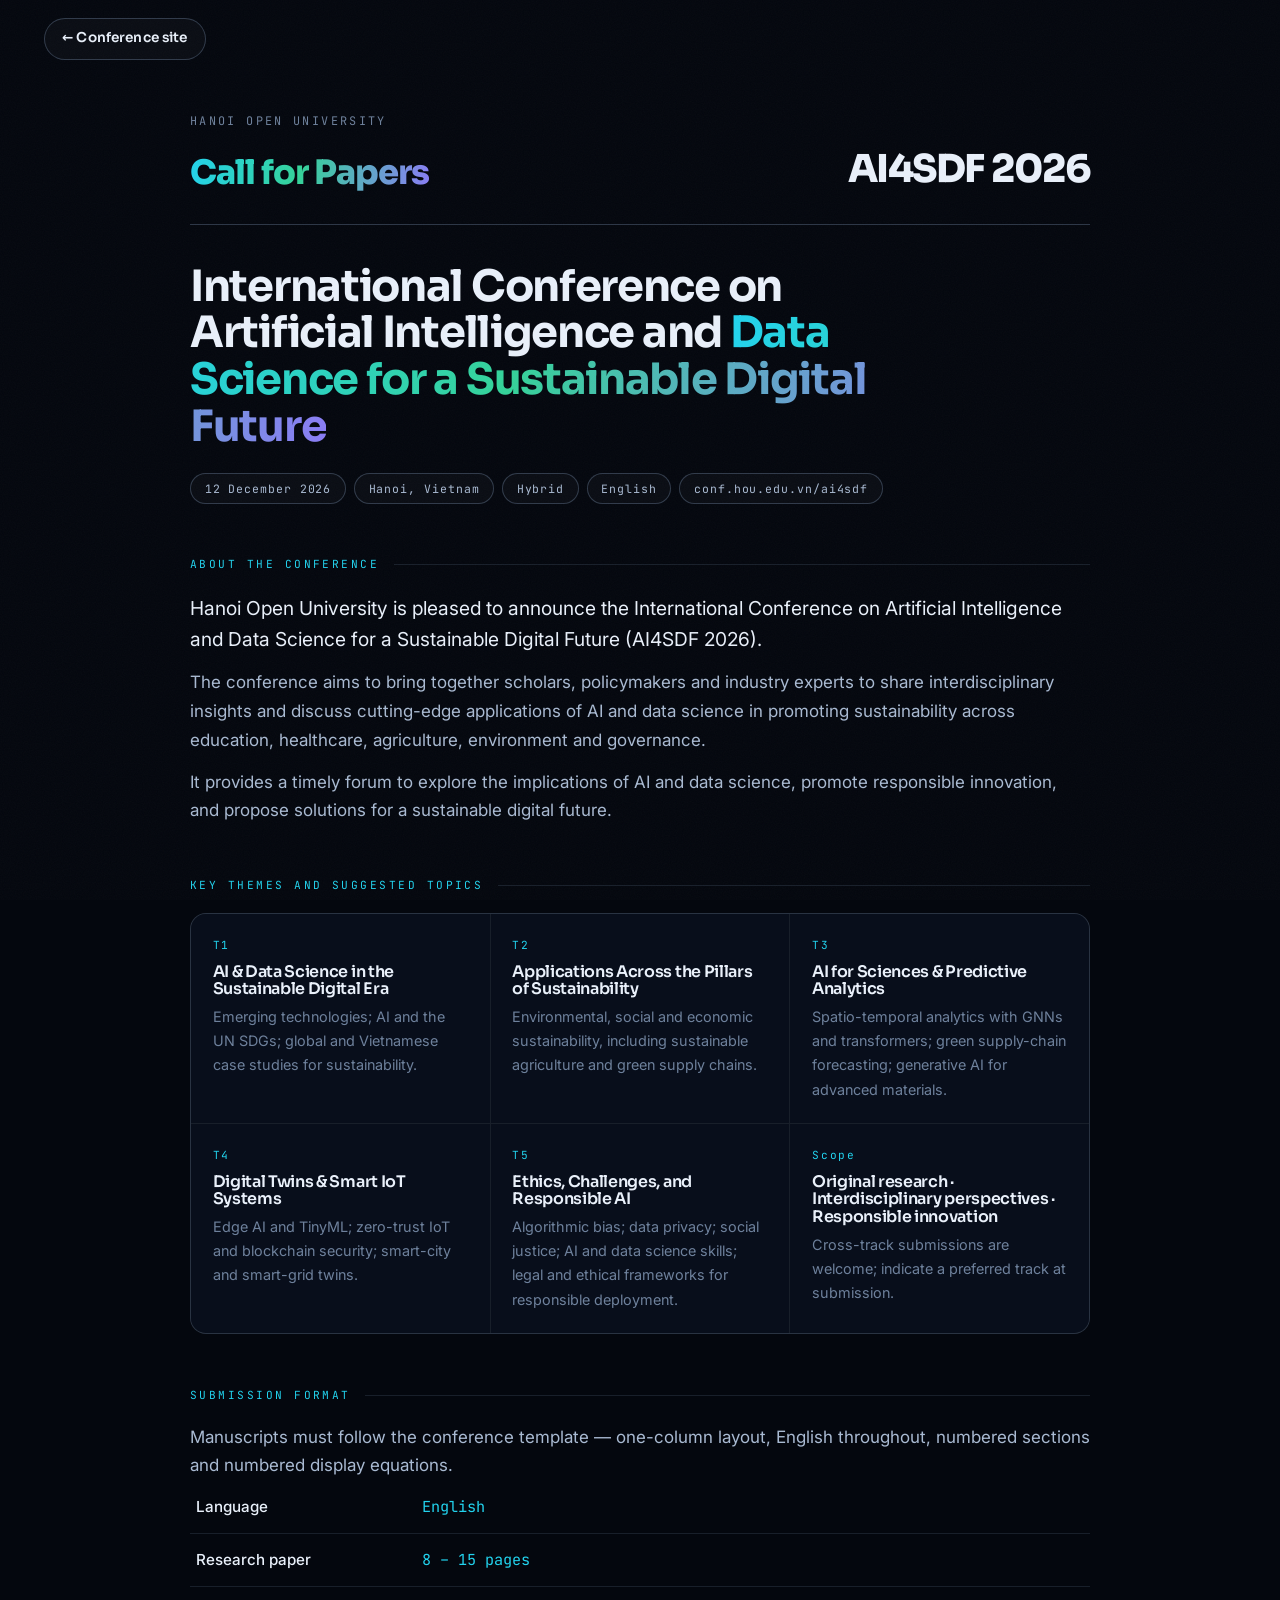
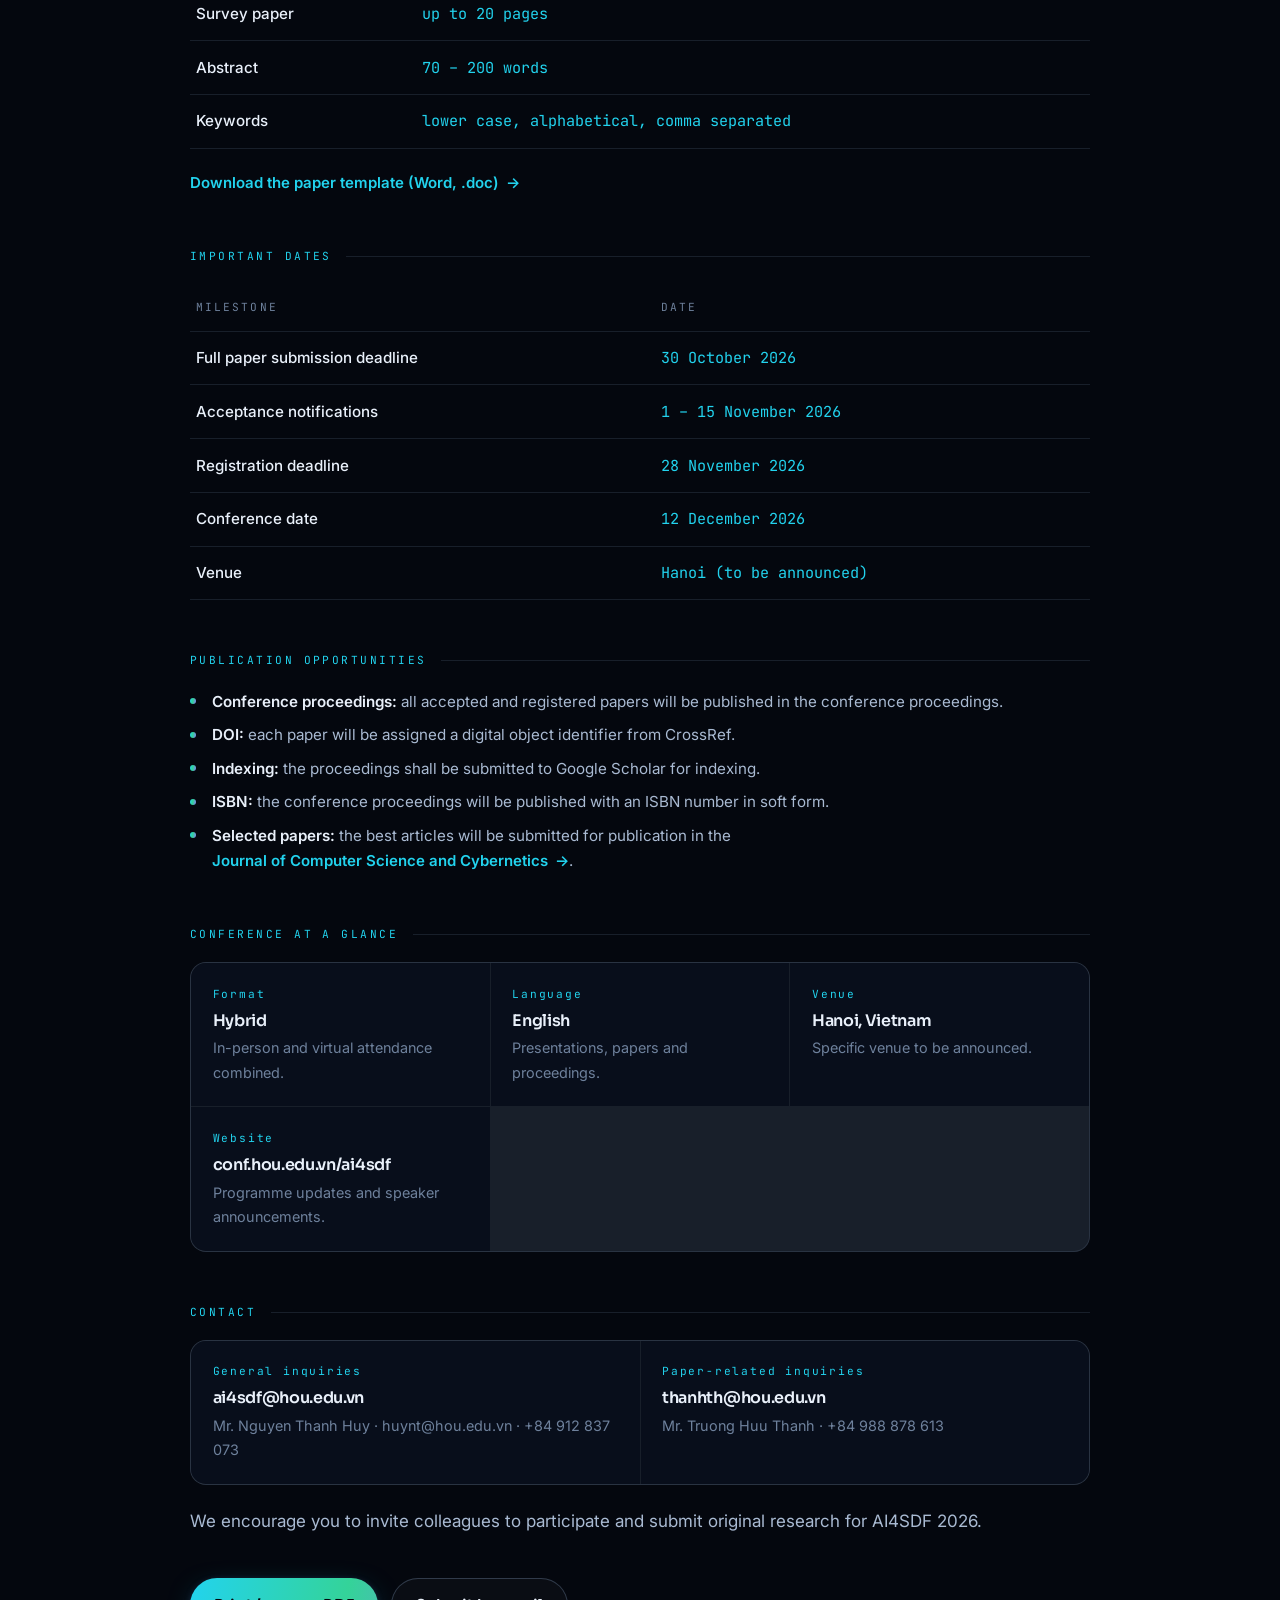
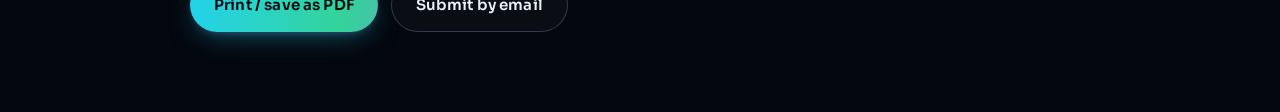
==== commit fe1d0939: "Defend the layout against the server's ten-year asset cache The site is served with Cache-Control: m" ====
--- a/cfp.html
+++ b/cfp.html
@@ -10,7 +10,7 @@
 <link rel="preconnect" href="https://fonts.googleapis.com">
 <link rel="preconnect" href="https://fonts.gstatic.com" crossorigin>
 <link href="https://fonts.googleapis.com/css2?family=Sora:wght@400;600;700;800&family=Inter:wght@400;500;600&family=JetBrains+Mono:wght@400;600&display=swap" rel="stylesheet">
-<link rel="stylesheet" href="assets/css/style.css">
+<link rel="stylesheet" href="assets/css/style.css?v=20260828">
 <style>
   /* ---- Call for Papers sheet: a printable one-pager on the same design system ---- */
   .sheet{max-width:900px;margin-inline:auto;padding:calc(var(--nav-h) + 3rem) 0 5rem}
--- a/assets/css/style.css
+++ b/assets/css/style.css
@@ -42,7 +42,7 @@
   /* metrics */
   --wrap:1200px;
   --pad:clamp(1.15rem,4.2vw,2.75rem);
-  --nav-h:72px;
+  --nav-h:64px;
   --r-sm:10px;
   --r-md:16px;
   --r-lg:24px;
@@ -154,23 +154,15 @@
   display:flex;align-items:center;gap:1.5rem;
 }
 
-.brand{display:flex;align-items:center;gap:.65rem;flex:0 0 auto}
-/* The university mark has a transparent knockout, so it must sit on a light
-   disc — dropped straight onto the dark nav it would invert into a negative. */
-.brand__chip{
-  flex:0 0 auto;width:36px;height:36px;border-radius:50%;
-  display:grid;place-items:center;background:#fff;
-  box-shadow:0 0 0 1px rgba(148,175,214,.28),0 5px 16px -8px rgba(0,0,0,.9);
-  transition:box-shadow .3s var(--ease),transform .3s var(--ease);
-}
-.brand:hover .brand__chip{transform:translateY(-1px);box-shadow:0 0 0 1px rgba(34,211,238,.5),0 8px 20px -8px rgba(34,211,238,.45)}
-.brand__chip img{width:25px;height:auto;display:block}
-.brand__text{font-family:var(--f-display);line-height:1;display:flex;align-items:baseline;gap:.4rem}
-.brand__text strong{font-weight:800;letter-spacing:-.02em;font-size:1.06rem;color:var(--tx)}
-.brand__text em{
-  font-style:normal;font-family:var(--f-mono);font-size:.74rem;color:var(--tx-3);
-  padding:.15rem .38rem;border:1px solid var(--line);border-radius:5px;
-}
+/* The conference lockup, in its reversed (light-ink) form. The supplied artwork
+   is dark navy on white — at 1.64:1 against this bar it would be unreadable, so
+   a lightened variant is used here and the original stays for print. */
+.brand{display:flex;align-items:center;flex:0 0 auto}
+.brand__logo{
+  height:28px;width:auto;display:block;
+  transition:transform .3s var(--ease),filter .3s var(--ease);
+}
+.brand:hover .brand__logo{transform:translateY(-1px);filter:brightness(1.12)}
 
 .nav__links{margin-left:auto;display:flex;align-items:center;gap:.15rem}
 .nav__links a{
@@ -663,6 +655,11 @@
 .footer__nav{display:grid;grid-auto-flow:column;grid-template-rows:repeat(4,auto);gap:.6rem 1.4rem;align-content:start;justify-content:start}
 .footer__nav a{font-size:.92rem;color:var(--tx-2);transition:color .25s var(--ease)}
 .footer__nav a:hover{color:var(--cyan)}
+/* The CMT acknowledgment. Plain running text on purpose — CMT forbids bold,
+   italics or any other alteration of the sentence. */
+.footer__ack{border-top:1px solid var(--line);padding-block:1.15rem}
+.footer__ack p{font-size:.8rem;line-height:1.65;color:var(--tx-3);max-width:92ch}
+
 .footer__legal{
   display:flex;flex-wrap:wrap;justify-content:space-between;gap:.8rem;
   border-top:1px solid var(--line);padding-block:1.4rem;
@@ -701,7 +698,8 @@
 }
 
 @media (max-width:720px){
-  :root{--nav-h:64px}
+  :root{--nav-h:58px}
+  .brand__logo{height:26px}
   .hero{min-height:auto}
   .hero__title{max-width:none}
   .hero__facts li{flex:1 1 45%;border-right:0;padding-right:.6rem}
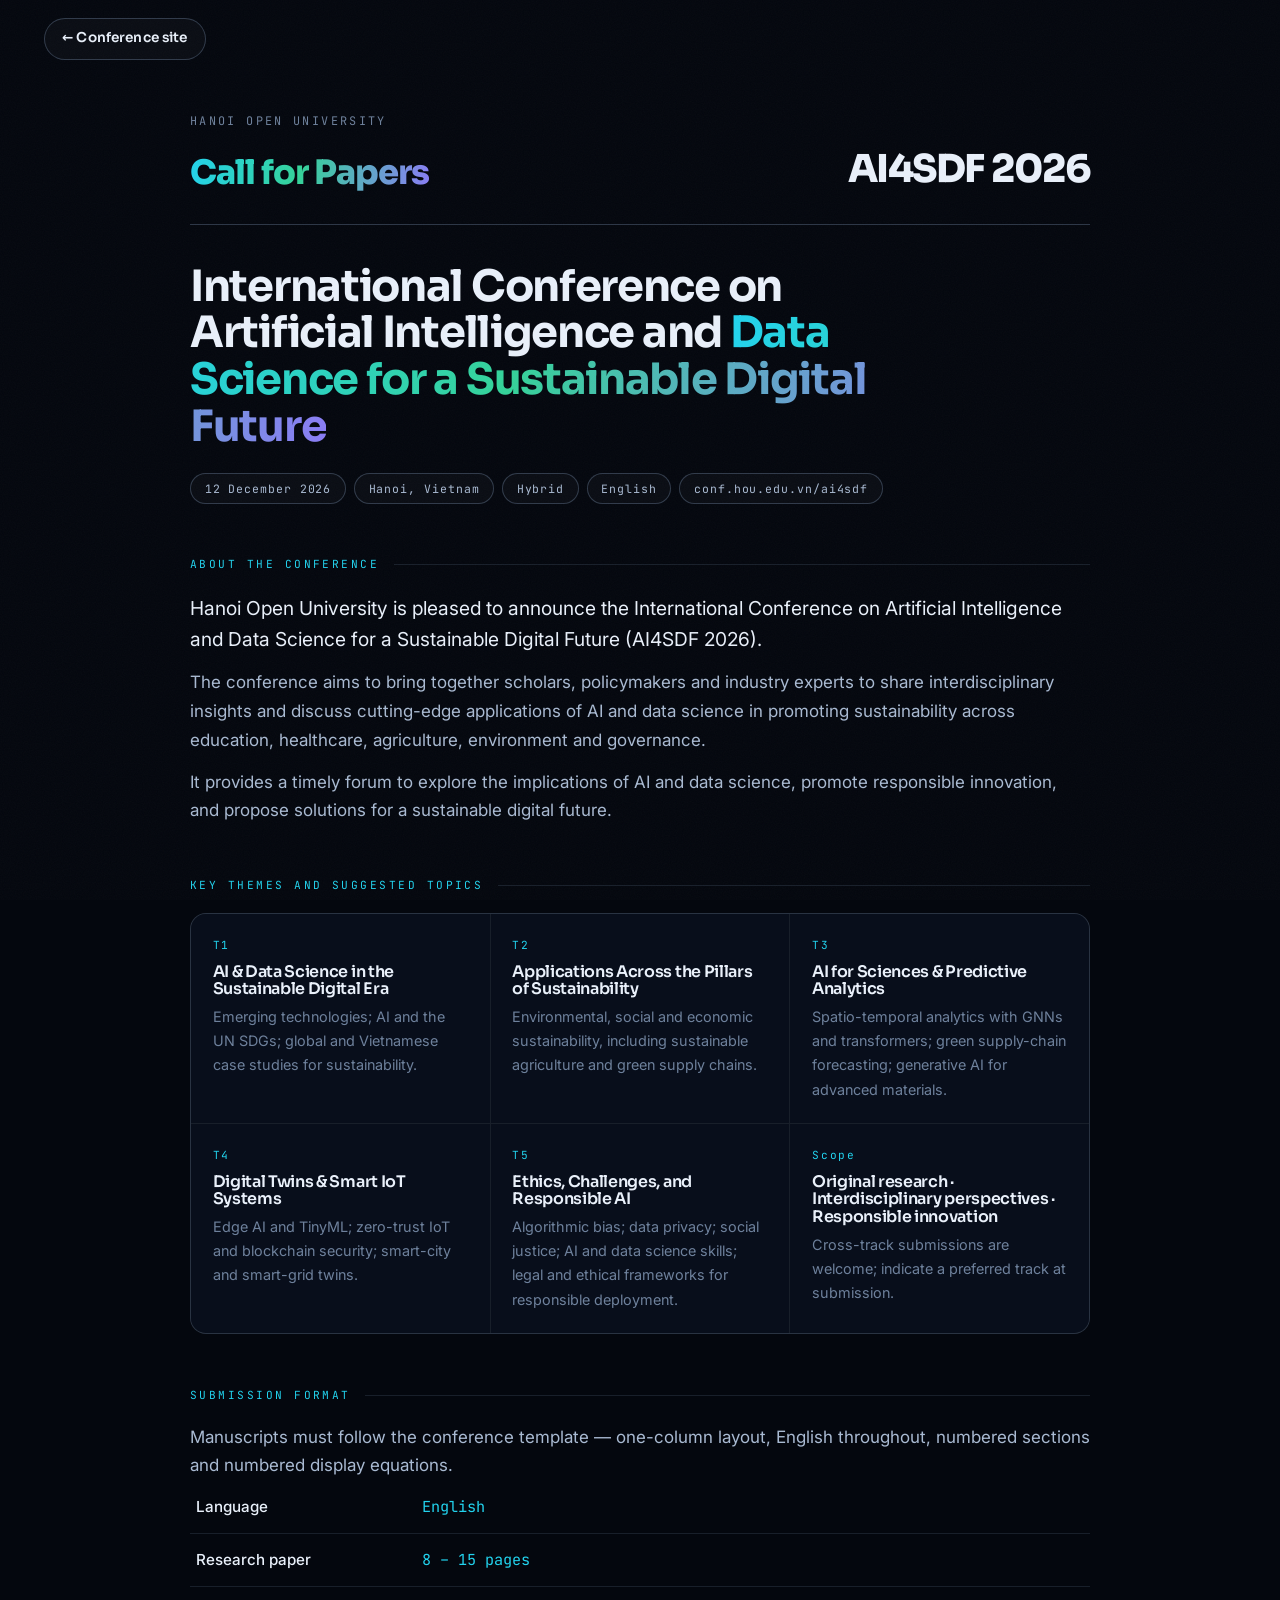
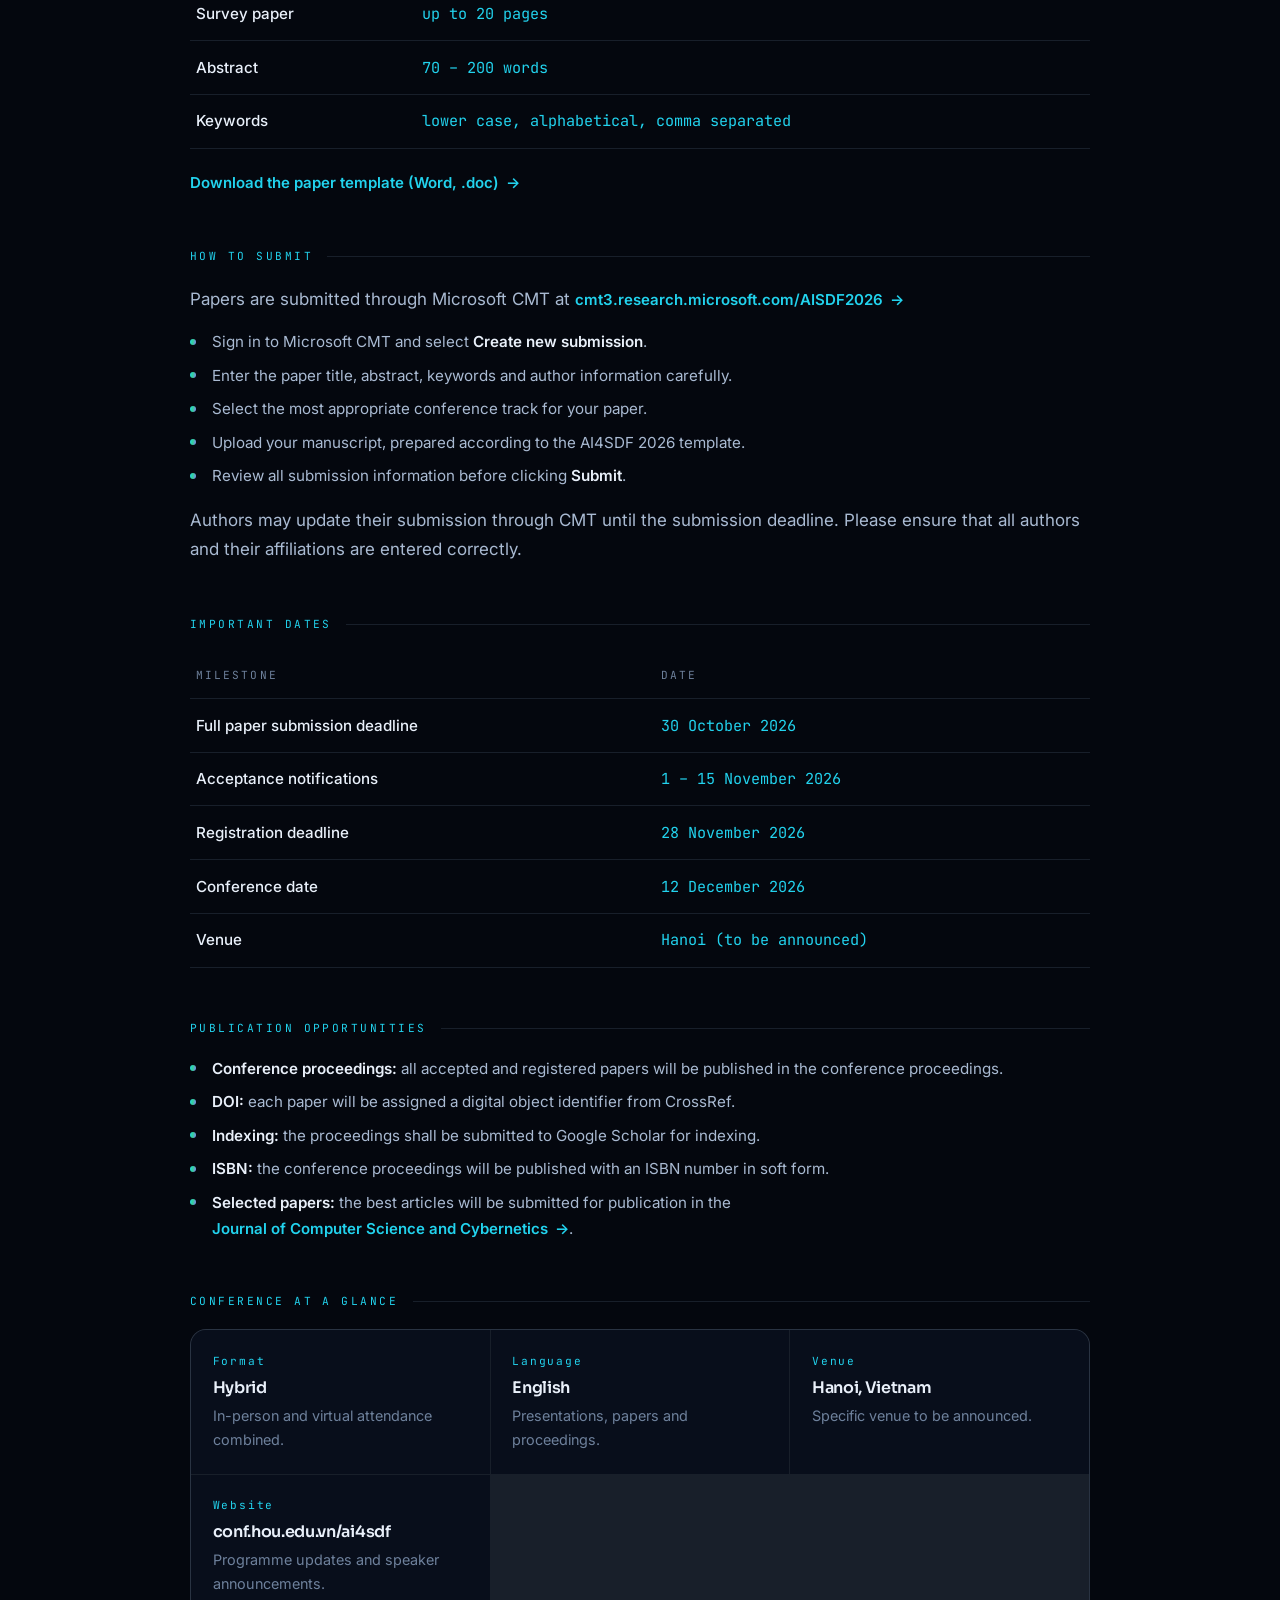
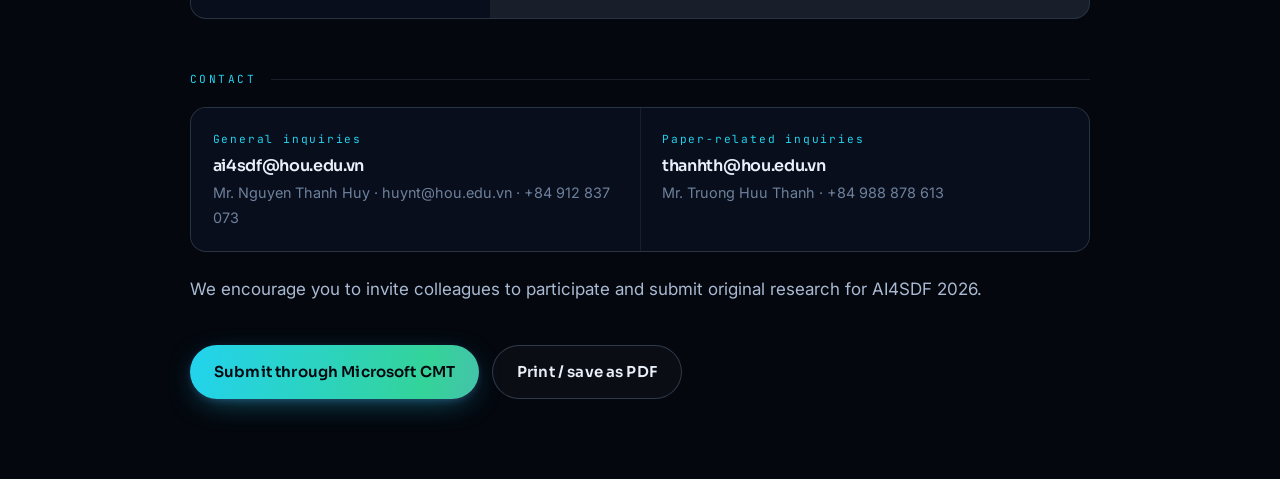
==== commit 7f309d71: "Route submissions through Microsoft CMT Papers now go to https://cmt3.research.microsoft.com/AISDF20" ====
--- a/cfp.html
+++ b/cfp.html
@@ -10,7 +10,7 @@
 <link rel="preconnect" href="https://fonts.googleapis.com">
 <link rel="preconnect" href="https://fonts.gstatic.com" crossorigin>
 <link href="https://fonts.googleapis.com/css2?family=Sora:wght@400;600;700;800&family=Inter:wght@400;500;600&family=JetBrains+Mono:wght@400;600&display=swap" rel="stylesheet">
-<link rel="stylesheet" href="assets/css/style.css?v=20260828">
+<link rel="stylesheet" href="assets/css/style.css?v=20260828b">
 <style>
   /* ---- Call for Papers sheet: a printable one-pager on the same design system ---- */
   .sheet{max-width:900px;margin-inline:auto;padding:calc(var(--nav-h) + 3rem) 0 5rem}
@@ -154,6 +154,25 @@
     </section>
 
     <section>
+      <p class="rule"><span>How to submit</span></p>
+      <p>
+        Papers are submitted through Microsoft CMT at
+        <a class="link-arrow" href="https://cmt3.research.microsoft.com/AISDF2026" target="_blank" rel="noopener">cmt3.research.microsoft.com/AISDF2026</a>
+      </p>
+      <ul class="bullets" style="margin-top:1rem">
+        <li>Sign in to Microsoft CMT and select <strong>Create new submission</strong>.</li>
+        <li>Enter the paper title, abstract, keywords and author information carefully.</li>
+        <li>Select the most appropriate conference track for your paper.</li>
+        <li>Upload your manuscript, prepared according to the AI4SDF 2026 template.</li>
+        <li>Review all submission information before clicking <strong>Submit</strong>.</li>
+      </ul>
+      <p style="margin-top:1.1rem">
+        Authors may update their submission through CMT until the submission deadline. Please ensure
+        that all authors and their affiliations are entered correctly.
+      </p>
+    </section>
+
+    <section>
       <p class="rule"><span>Important dates</span></p>
       <table class="dates">
         <thead><tr><th scope="col">Milestone</th><th scope="col">Date</th></tr></thead>
@@ -209,8 +228,9 @@
     </section>
 
     <div class="sheet__print">
-      <button class="btn btn--primary" onclick="window.print()">Print / save as PDF</button>
-      <a class="btn btn--ghost" href="mailto:ai4sdf@hou.edu.vn?subject=AI4SDF%202026%20—%20Paper%20submission">Submit by email</a>
+      <a class="btn btn--primary" href="https://cmt3.research.microsoft.com/AISDF2026"
+         target="_blank" rel="noopener">Submit through Microsoft CMT</a>
+      <button class="btn btn--ghost" onclick="window.print()">Print / save as PDF</button>
     </div>
 
   </article>
--- a/assets/css/style.css
+++ b/assets/css/style.css
@@ -580,6 +580,34 @@
 @media (max-width:480px){
   .tmpl{grid-template-columns:1fr}
   .tmpl__file{width:56px;height:64px}
+}
+
+/* the Microsoft CMT walkthrough */
+.cmt{
+  margin-top:clamp(1.1rem,2.4vw,1.6rem);
+  padding:clamp(1.35rem,2.8vw,2rem);
+  border:1px solid var(--line);border-radius:var(--r-lg);background:var(--ink-800);
+}
+.cmt__head h3{font-size:clamp(1.05rem,2vw,1.24rem);font-weight:600;margin-bottom:.4rem}
+.cmt__head p{font-size:.92rem;color:var(--tx-3);max-width:60ch}
+.cmt__steps{counter-reset:cmt;display:grid;gap:.7rem;margin-top:1.35rem}
+/* block, not flex: a flex container collapses the space between a text node and
+   the <strong> that follows it, giving "selectCreate new submission". */
+.cmt__steps li{
+  counter-increment:cmt;position:relative;padding-left:2.6rem;
+  font-size:.96rem;line-height:1.6;color:var(--tx-2);min-height:1.6rem;
+}
+.cmt__steps li::before{
+  content:counter(cmt,decimal-leading-zero);
+  position:absolute;left:0;top:0;
+  display:grid;place-items:center;width:1.85rem;height:1.6rem;
+  border:1px solid var(--line-2);border-radius:7px;background:var(--grad-aurora-soft);
+  font-family:var(--f-mono);font-size:.68rem;letter-spacing:.04em;color:var(--tx);
+}
+.cmt__steps strong{color:var(--tx);font-weight:600}
+.cmt__note{
+  margin-top:1.35rem;padding-top:1.1rem;border-top:1px solid var(--line);
+  font-size:.9rem;color:var(--tx-3);max-width:72ch;
 }
 
 .cta--tail{margin-top:clamp(1.8rem,3.4vw,2.4rem)}
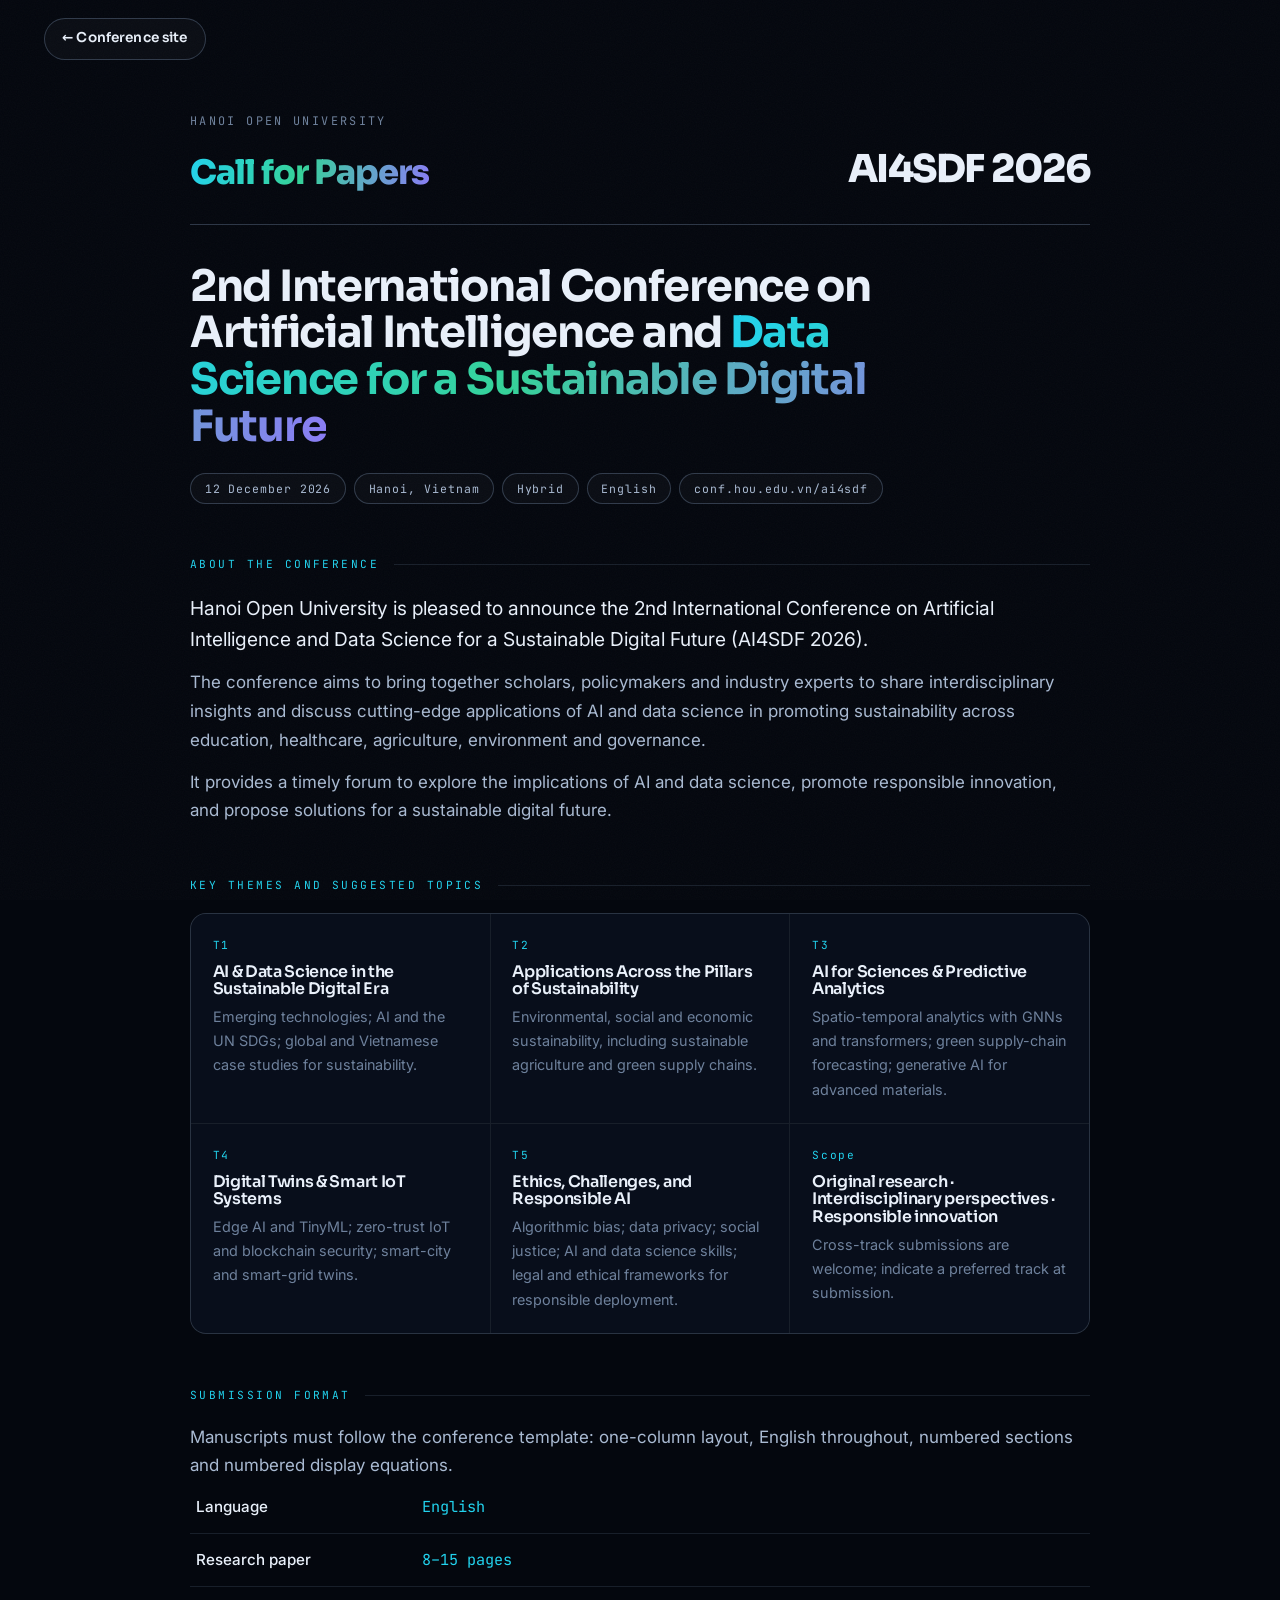
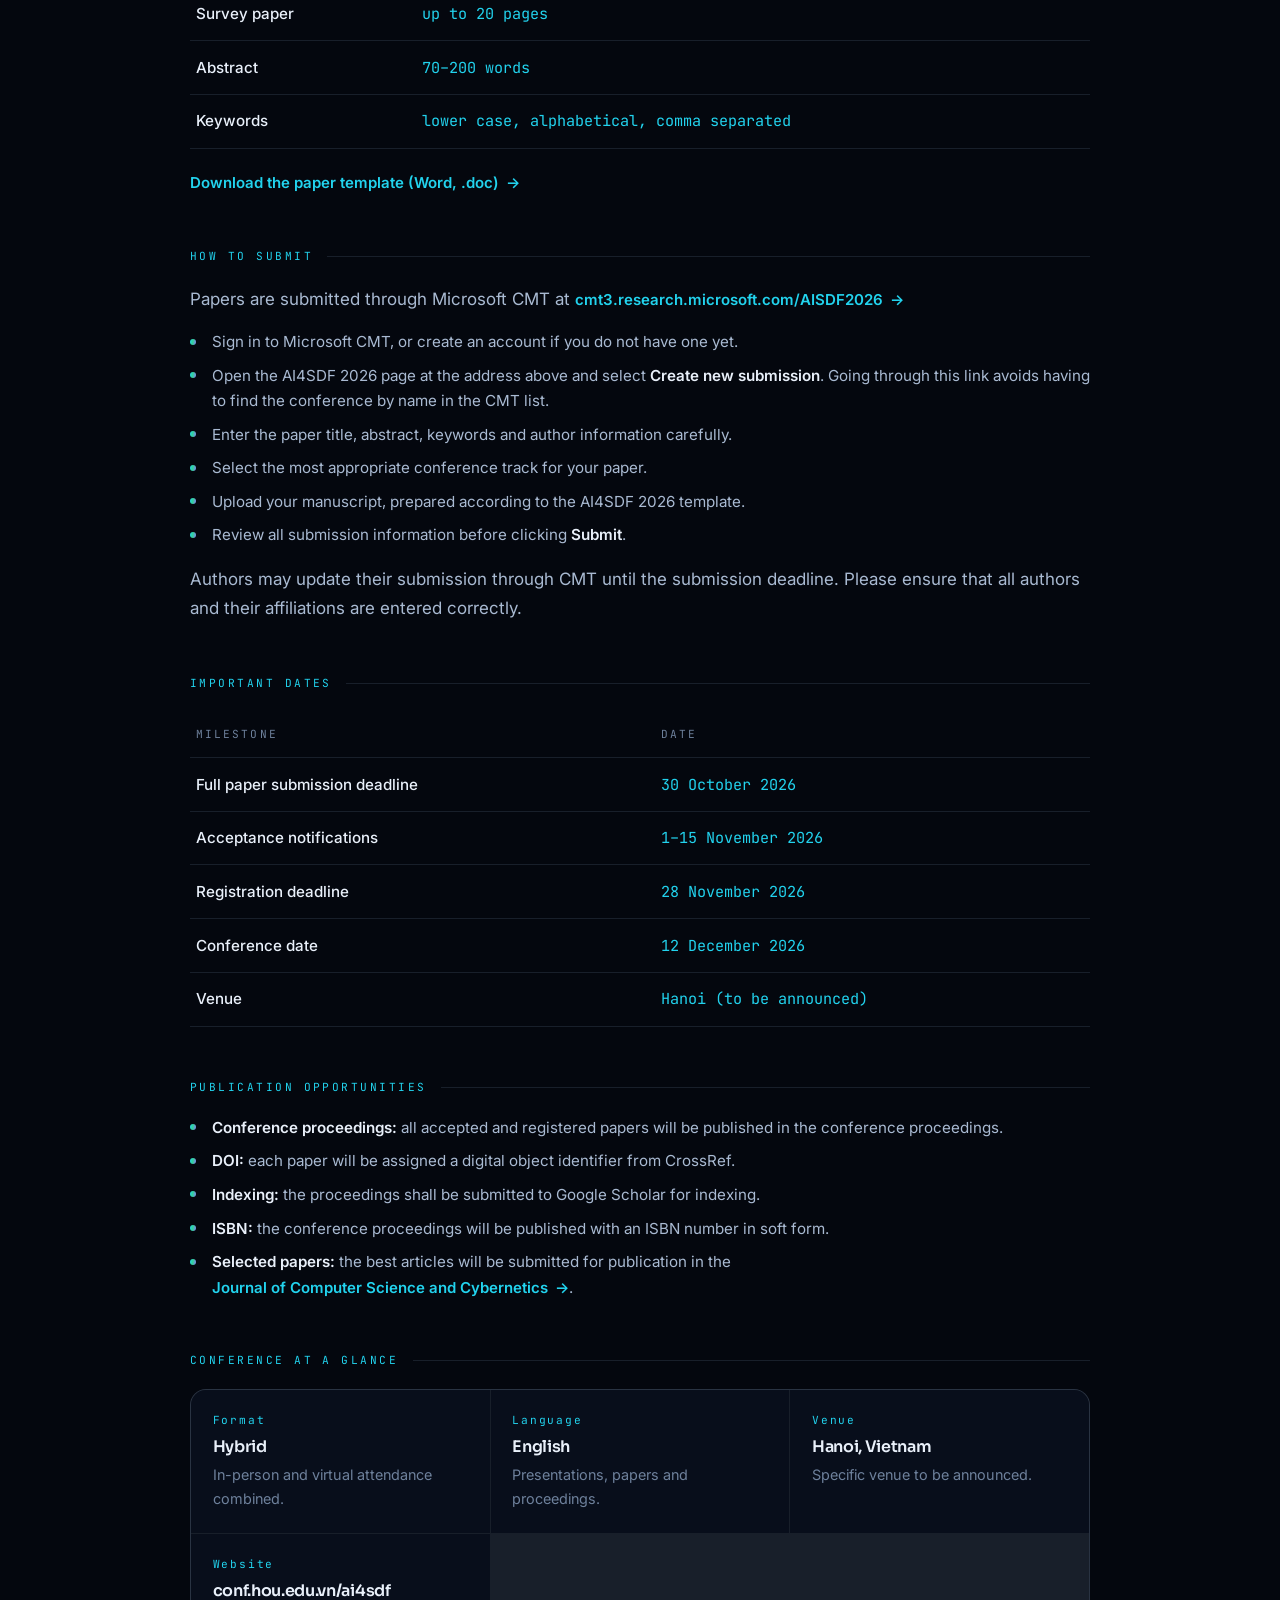
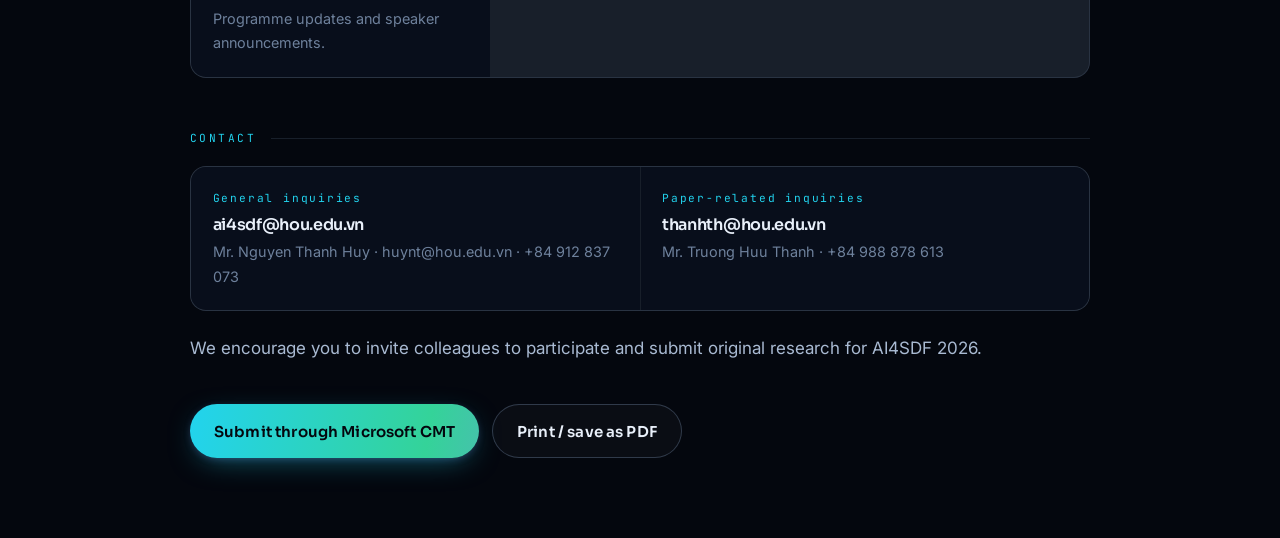
==== commit 5a7f1a67: "Mark the second edition, add the direct CMT link, drop the em dashes Three changes asked for by the " ====
--- a/cfp.html
+++ b/cfp.html
@@ -3,14 +3,14 @@
 <head>
 <meta charset="utf-8">
 <meta name="viewport" content="width=device-width, initial-scale=1">
-<title>Call for Papers — AI4SDF 2026</title>
-<meta name="description" content="Call for Papers — International Conference on Artificial Intelligence and Data Science for a Sustainable Digital Future (AI4SDF 2026), Hanoi Open University, 12 December 2026.">
+<title>Call for Papers · AI4SDF 2026</title>
+<meta name="description" content="Call for Papers: 2nd International Conference on Artificial Intelligence and Data Science for a Sustainable Digital Future (AI4SDF 2026), Hanoi Open University, 12 December 2026.">
 <meta name="theme-color" content="#04070E">
 <link rel="icon" href="assets/img/favicon.svg" type="image/svg+xml">
 <link rel="preconnect" href="https://fonts.googleapis.com">
 <link rel="preconnect" href="https://fonts.gstatic.com" crossorigin>
 <link href="https://fonts.googleapis.com/css2?family=Sora:wght@400;600;700;800&family=Inter:wght@400;500;600&family=JetBrains+Mono:wght@400;600&display=swap" rel="stylesheet">
-<link rel="stylesheet" href="assets/css/style.css?v=20260828b">
+<link rel="stylesheet" href="assets/css/style.css?v=20260828c">
 <style>
   /* ---- Call for Papers sheet: a printable one-pager on the same design system ---- */
   .sheet{max-width:900px;margin-inline:auto;padding:calc(var(--nav-h) + 3rem) 0 5rem}
@@ -70,7 +70,7 @@
       <p class="sheet__acr">AI4SDF 2026</p>
     </header>
 
-    <h1>International Conference on Artificial Intelligence and <em>Data Science for a Sustainable Digital Future</em></h1>
+    <h1>2nd International Conference on Artificial Intelligence and <em>Data Science for a Sustainable Digital Future</em></h1>
 
     <ul class="sheet__meta">
       <li>12 December 2026</li>
@@ -83,7 +83,7 @@
     <section>
       <p class="rule"><span>About the conference</span></p>
       <p class="lead">
-        Hanoi Open University is pleased to announce the International Conference on Artificial Intelligence
+        Hanoi Open University is pleased to announce the 2nd International Conference on Artificial Intelligence
         and Data Science for a Sustainable Digital Future (AI4SDF 2026).
       </p>
       <p>
@@ -136,15 +136,15 @@
     <section>
       <p class="rule"><span>Submission format</span></p>
       <p>
-        Manuscripts must follow the conference template — one-column layout, English throughout,
+        Manuscripts must follow the conference template: one-column layout, English throughout,
         numbered sections and numbered display equations.
       </p>
       <table class="dates">
         <tbody>
           <tr><td>Language</td><td>English</td></tr>
-          <tr><td>Research paper</td><td>8 – 15 pages</td></tr>
+          <tr><td>Research paper</td><td>8–15 pages</td></tr>
           <tr><td>Survey paper</td><td>up to 20 pages</td></tr>
-          <tr><td>Abstract</td><td>70 – 200 words</td></tr>
+          <tr><td>Abstract</td><td>70–200 words</td></tr>
           <tr><td>Keywords</td><td>lower case, alphabetical, comma separated</td></tr>
         </tbody>
       </table>
@@ -160,7 +160,9 @@
         <a class="link-arrow" href="https://cmt3.research.microsoft.com/AISDF2026" target="_blank" rel="noopener">cmt3.research.microsoft.com/AISDF2026</a>
       </p>
       <ul class="bullets" style="margin-top:1rem">
-        <li>Sign in to Microsoft CMT and select <strong>Create new submission</strong>.</li>
+        <li>Sign in to Microsoft CMT, or create an account if you do not have one yet.</li>
+        <li>Open the AI4SDF 2026 page at the address above and select <strong>Create new submission</strong>.
+            Going through this link avoids having to find the conference by name in the CMT list.</li>
         <li>Enter the paper title, abstract, keywords and author information carefully.</li>
         <li>Select the most appropriate conference track for your paper.</li>
         <li>Upload your manuscript, prepared according to the AI4SDF 2026 template.</li>
@@ -178,7 +180,7 @@
         <thead><tr><th scope="col">Milestone</th><th scope="col">Date</th></tr></thead>
         <tbody>
           <tr><td>Full paper submission deadline</td><td>30 October 2026</td></tr>
-          <tr><td>Acceptance notifications</td><td>1 – 15 November 2026</td></tr>
+          <tr><td>Acceptance notifications</td><td>1–15 November 2026</td></tr>
           <tr><td>Registration deadline</td><td>28 November 2026</td></tr>
           <tr><td>Conference date</td><td>12 December 2026</td></tr>
           <tr><td>Venue</td><td>Hanoi (to be announced)</td></tr>
--- a/assets/css/style.css
+++ b/assets/css/style.css
@@ -605,10 +605,18 @@
   font-family:var(--f-mono);font-size:.68rem;letter-spacing:.04em;color:var(--tx);
 }
 .cmt__steps strong{color:var(--tx);font-weight:600}
+.cmt__link{
+  display:block;margin-top:.3rem;
+  font-family:var(--f-mono);font-size:.84rem;letter-spacing:.01em;color:var(--cyan);
+  text-decoration:underline;text-underline-offset:3px;text-decoration-thickness:1px;
+  word-break:break-word;transition:color .25s var(--ease);
+}
+.cmt__link:hover{color:var(--emerald)}
 .cmt__note{
   margin-top:1.35rem;padding-top:1.1rem;border-top:1px solid var(--line);
   font-size:.9rem;color:var(--tx-3);max-width:72ch;
 }
+.cmt__note--tight{margin-top:.75rem;padding-top:0;border-top:0}
 
 .cta--tail{margin-top:clamp(1.8rem,3.4vw,2.4rem)}
 .cta--tail .cta__actions{margin-top:0}
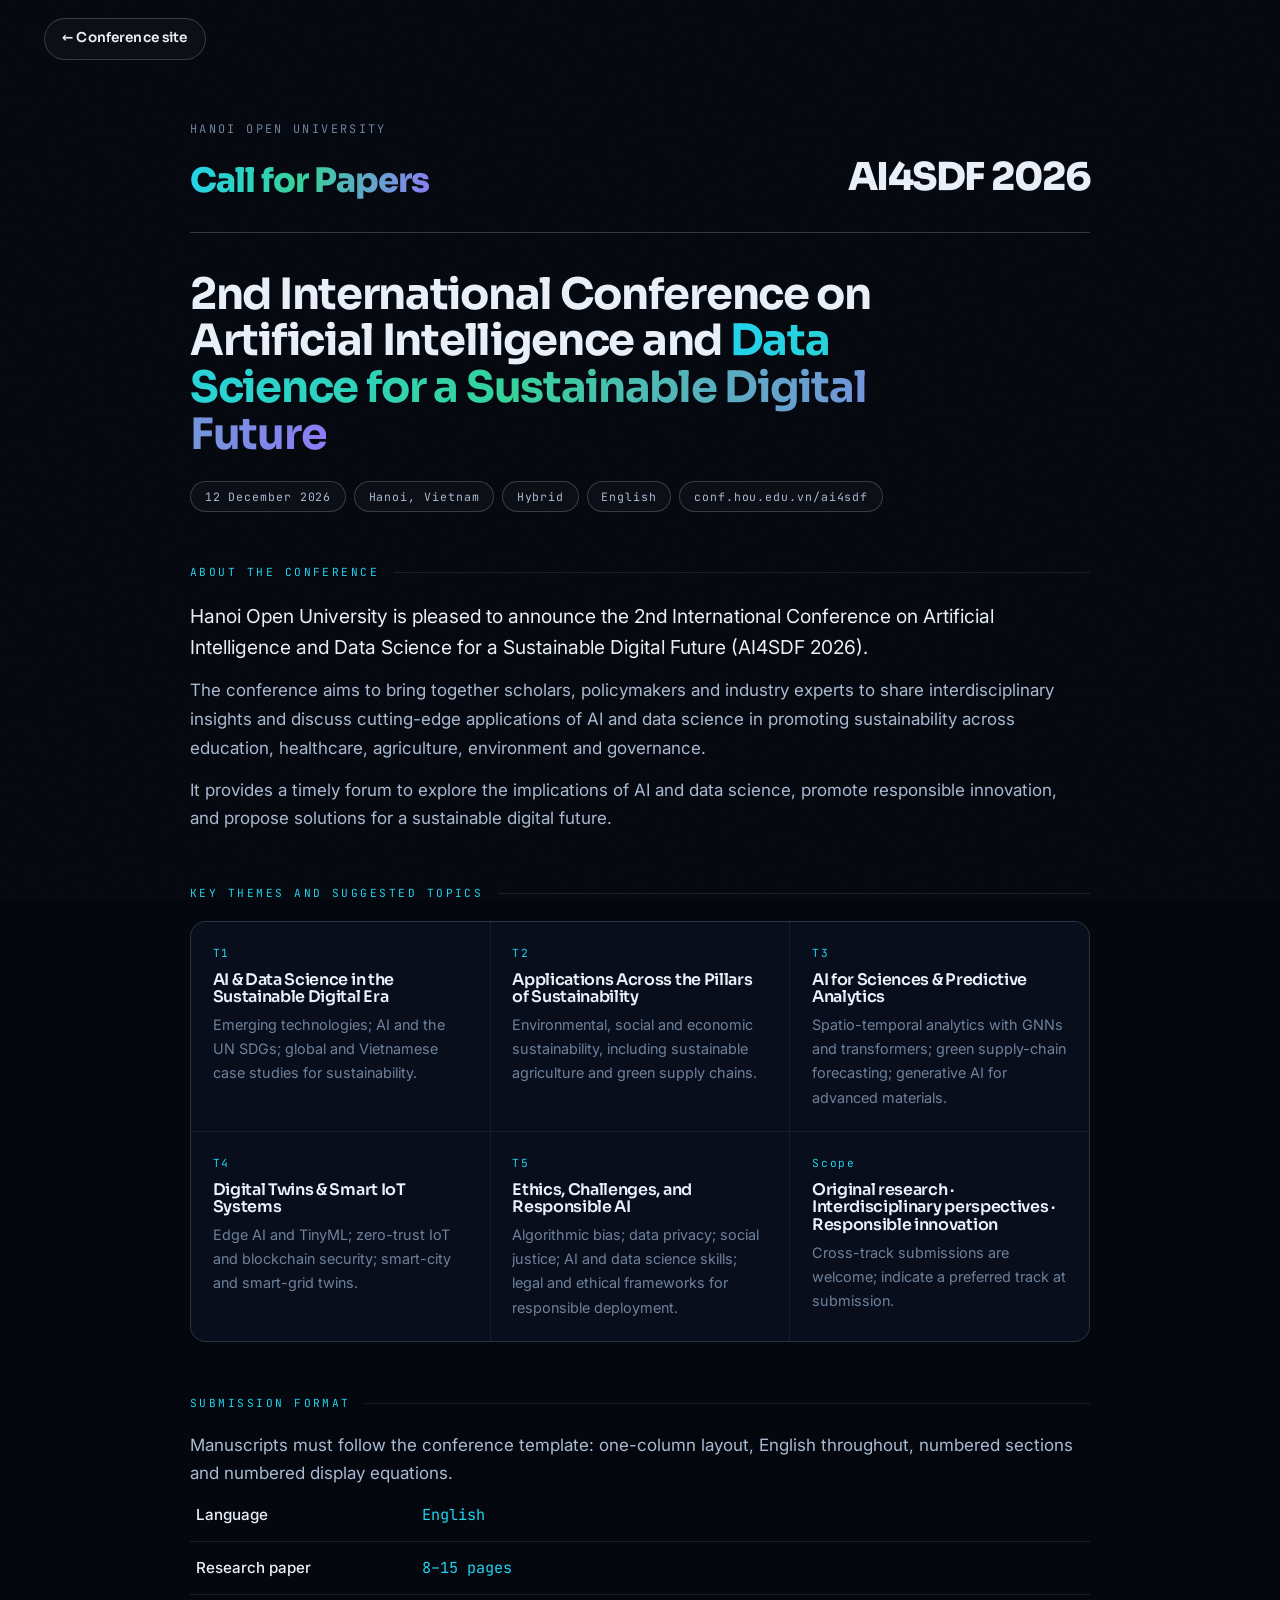
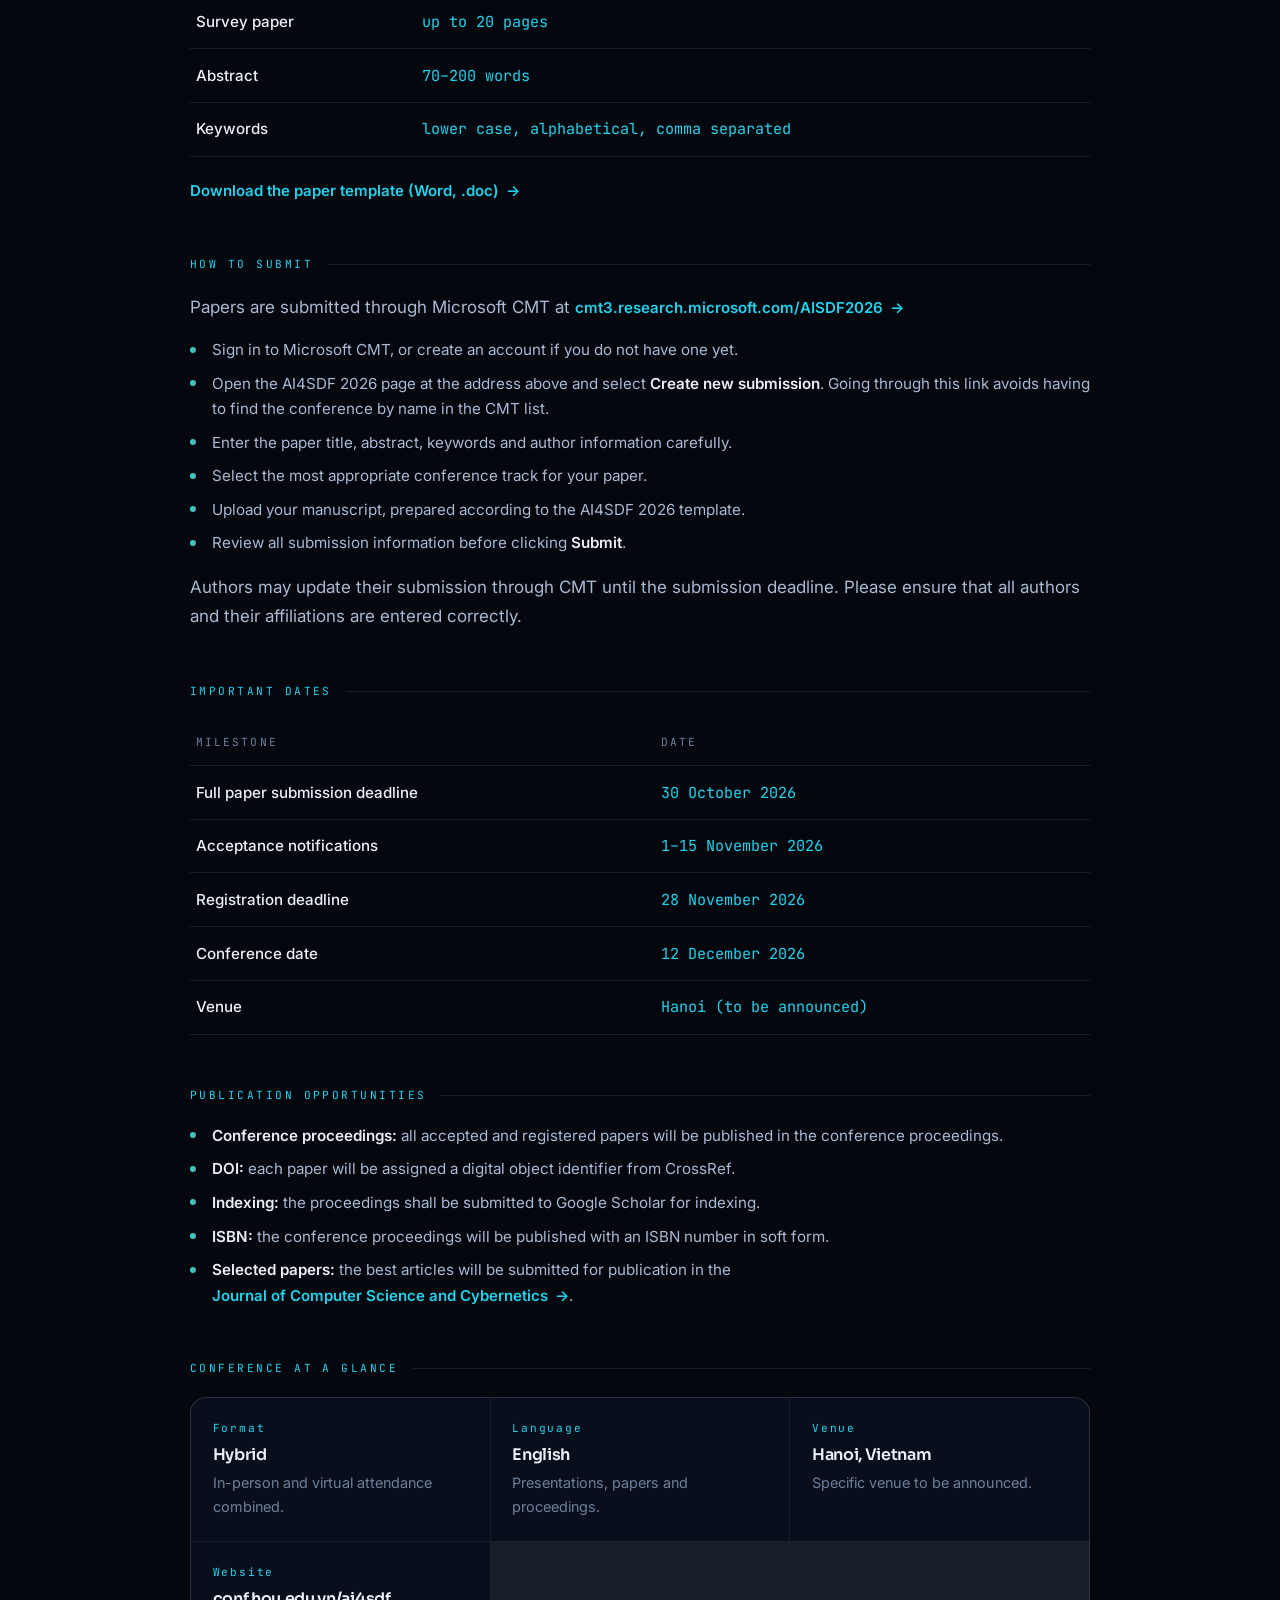
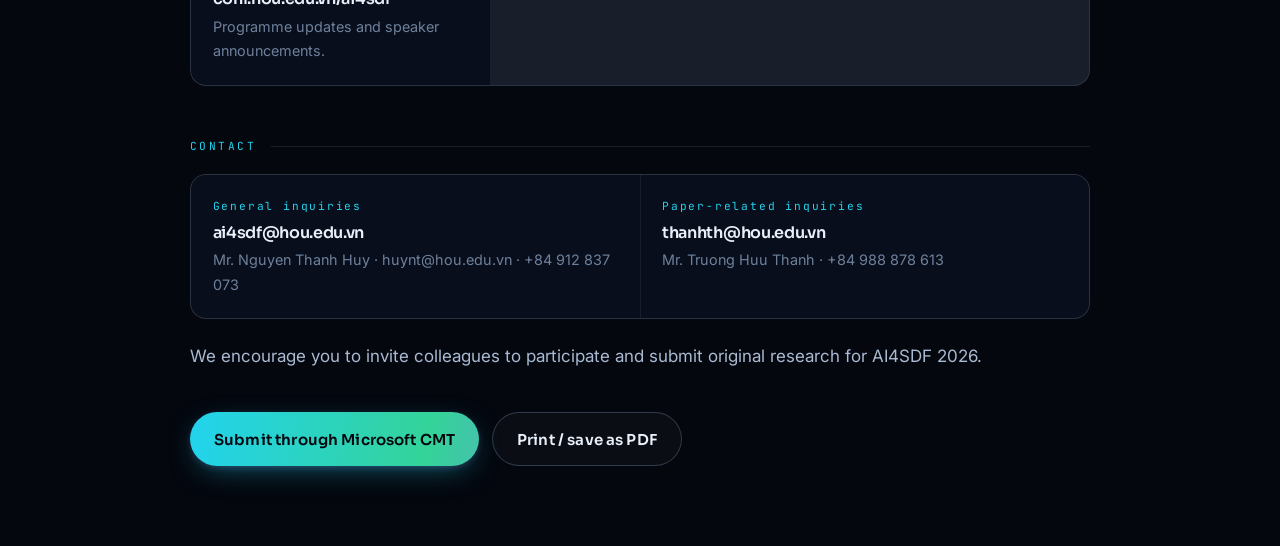
==== commit 95889684: "Enlarge the navigation logo to fill the bar The 28px mark was set from a screenshot taken while the " ====
--- a/cfp.html
+++ b/cfp.html
@@ -10,7 +10,7 @@
 <link rel="preconnect" href="https://fonts.googleapis.com">
 <link rel="preconnect" href="https://fonts.gstatic.com" crossorigin>
 <link href="https://fonts.googleapis.com/css2?family=Sora:wght@400;600;700;800&family=Inter:wght@400;500;600&family=JetBrains+Mono:wght@400;600&display=swap" rel="stylesheet">
-<link rel="stylesheet" href="assets/css/style.css?v=20260828c">
+<link rel="stylesheet" href="assets/css/style.css?v=20260828d">
 <style>
   /* ---- Call for Papers sheet: a printable one-pager on the same design system ---- */
   .sheet{max-width:900px;margin-inline:auto;padding:calc(var(--nav-h) + 3rem) 0 5rem}
--- a/assets/css/style.css
+++ b/assets/css/style.css
@@ -42,7 +42,7 @@
   /* metrics */
   --wrap:1200px;
   --pad:clamp(1.15rem,4.2vw,2.75rem);
-  --nav-h:64px;
+  --nav-h:72px;
   --r-sm:10px;
   --r-md:16px;
   --r-lg:24px;
@@ -159,7 +159,7 @@
    a lightened variant is used here and the original stays for print. */
 .brand{display:flex;align-items:center;flex:0 0 auto}
 .brand__logo{
-  height:28px;width:auto;display:block;
+  height:48px;width:auto;display:block;
   transition:transform .3s var(--ease),filter .3s var(--ease);
 }
 .brand:hover .brand__logo{transform:translateY(-1px);filter:brightness(1.12)}
@@ -734,8 +734,8 @@
 }
 
 @media (max-width:720px){
-  :root{--nav-h:58px}
-  .brand__logo{height:26px}
+  :root{--nav-h:62px}
+  .brand__logo{height:40px}
   .hero{min-height:auto}
   .hero__title{max-width:none}
   .hero__facts li{flex:1 1 45%;border-right:0;padding-right:.6rem}
